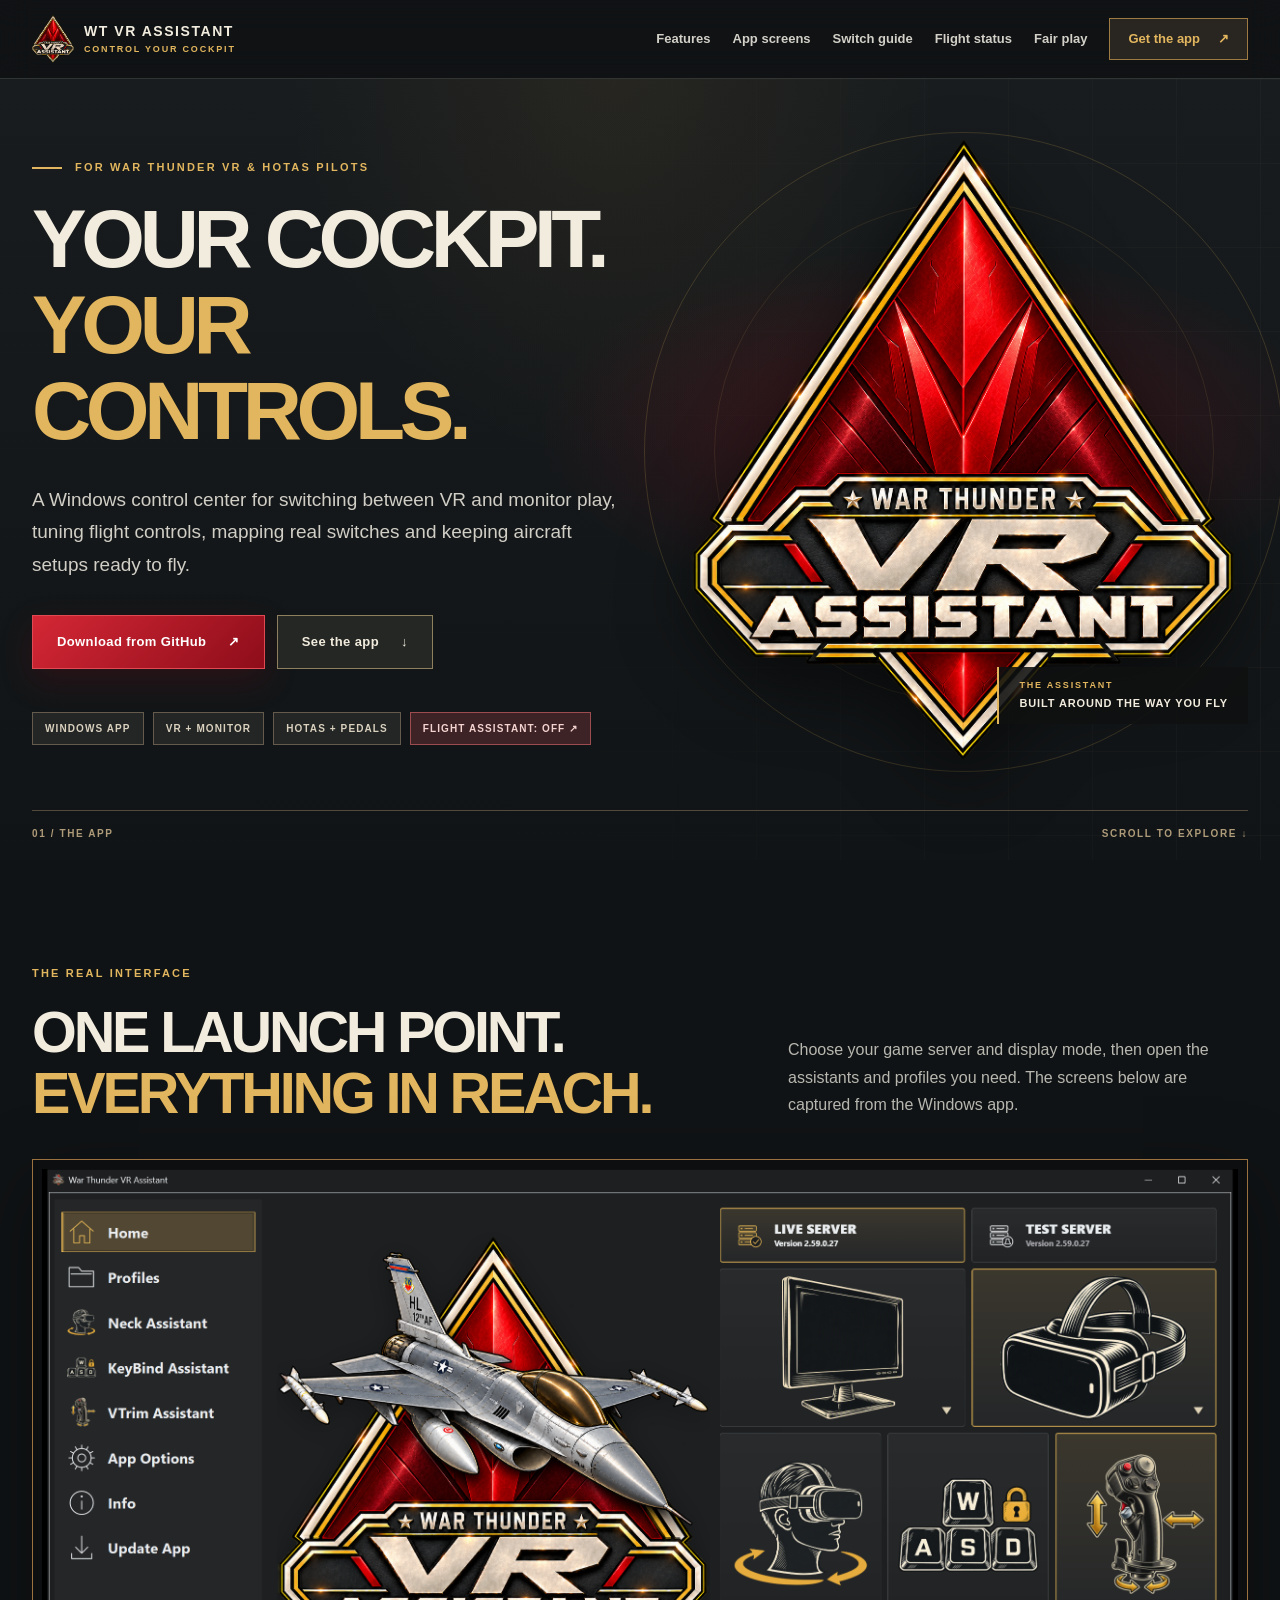
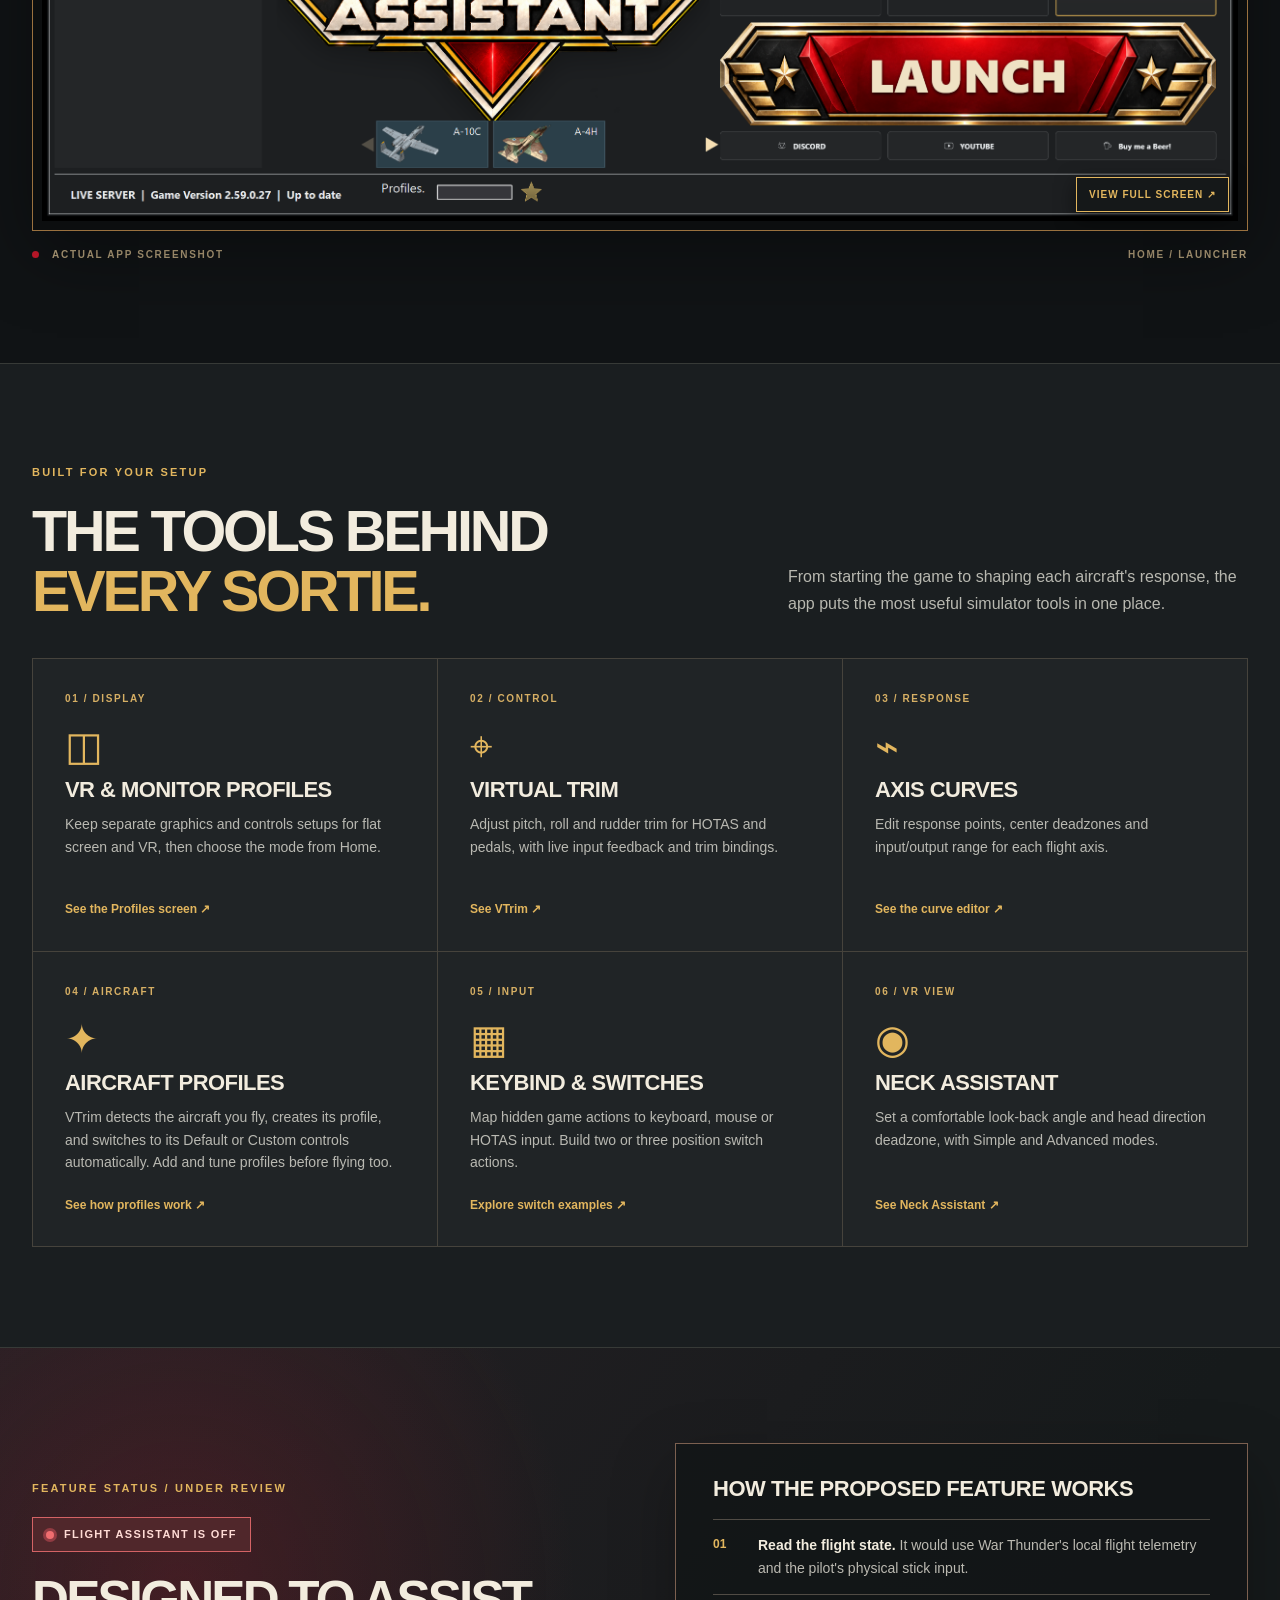
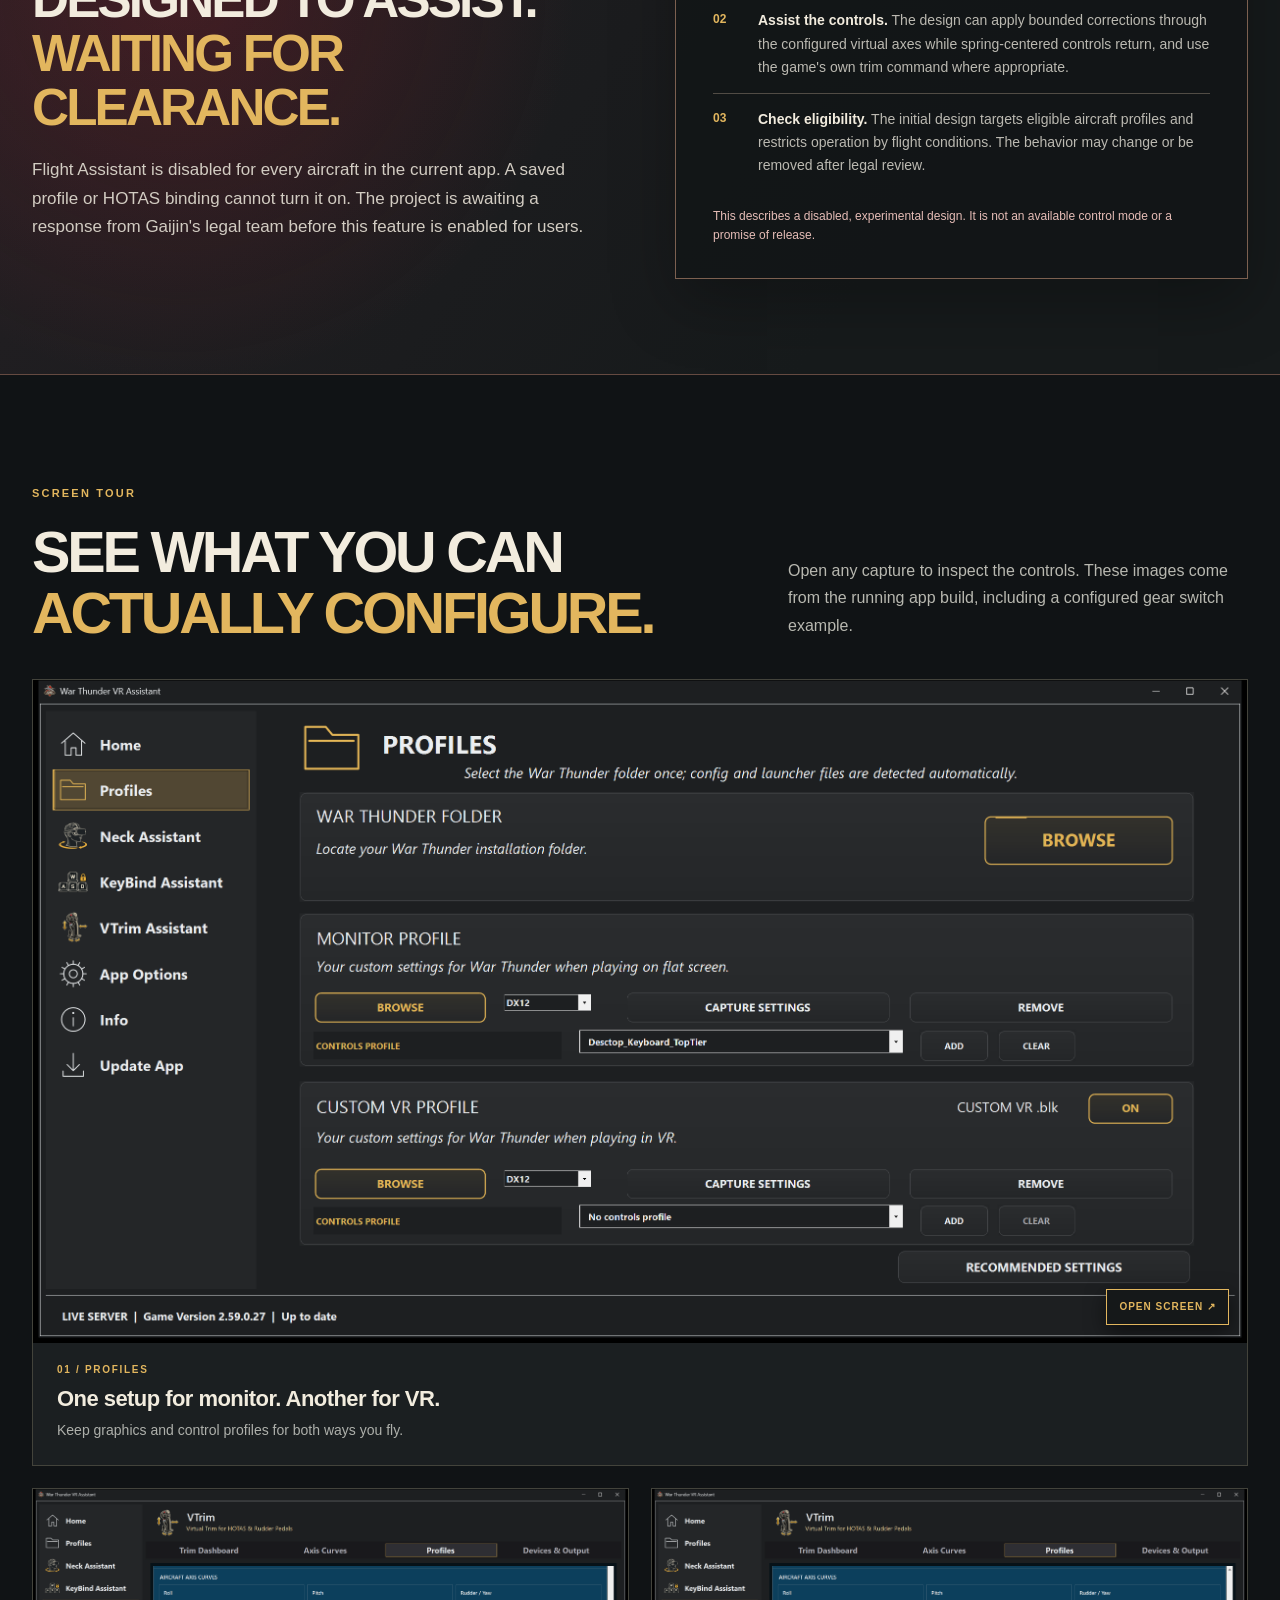
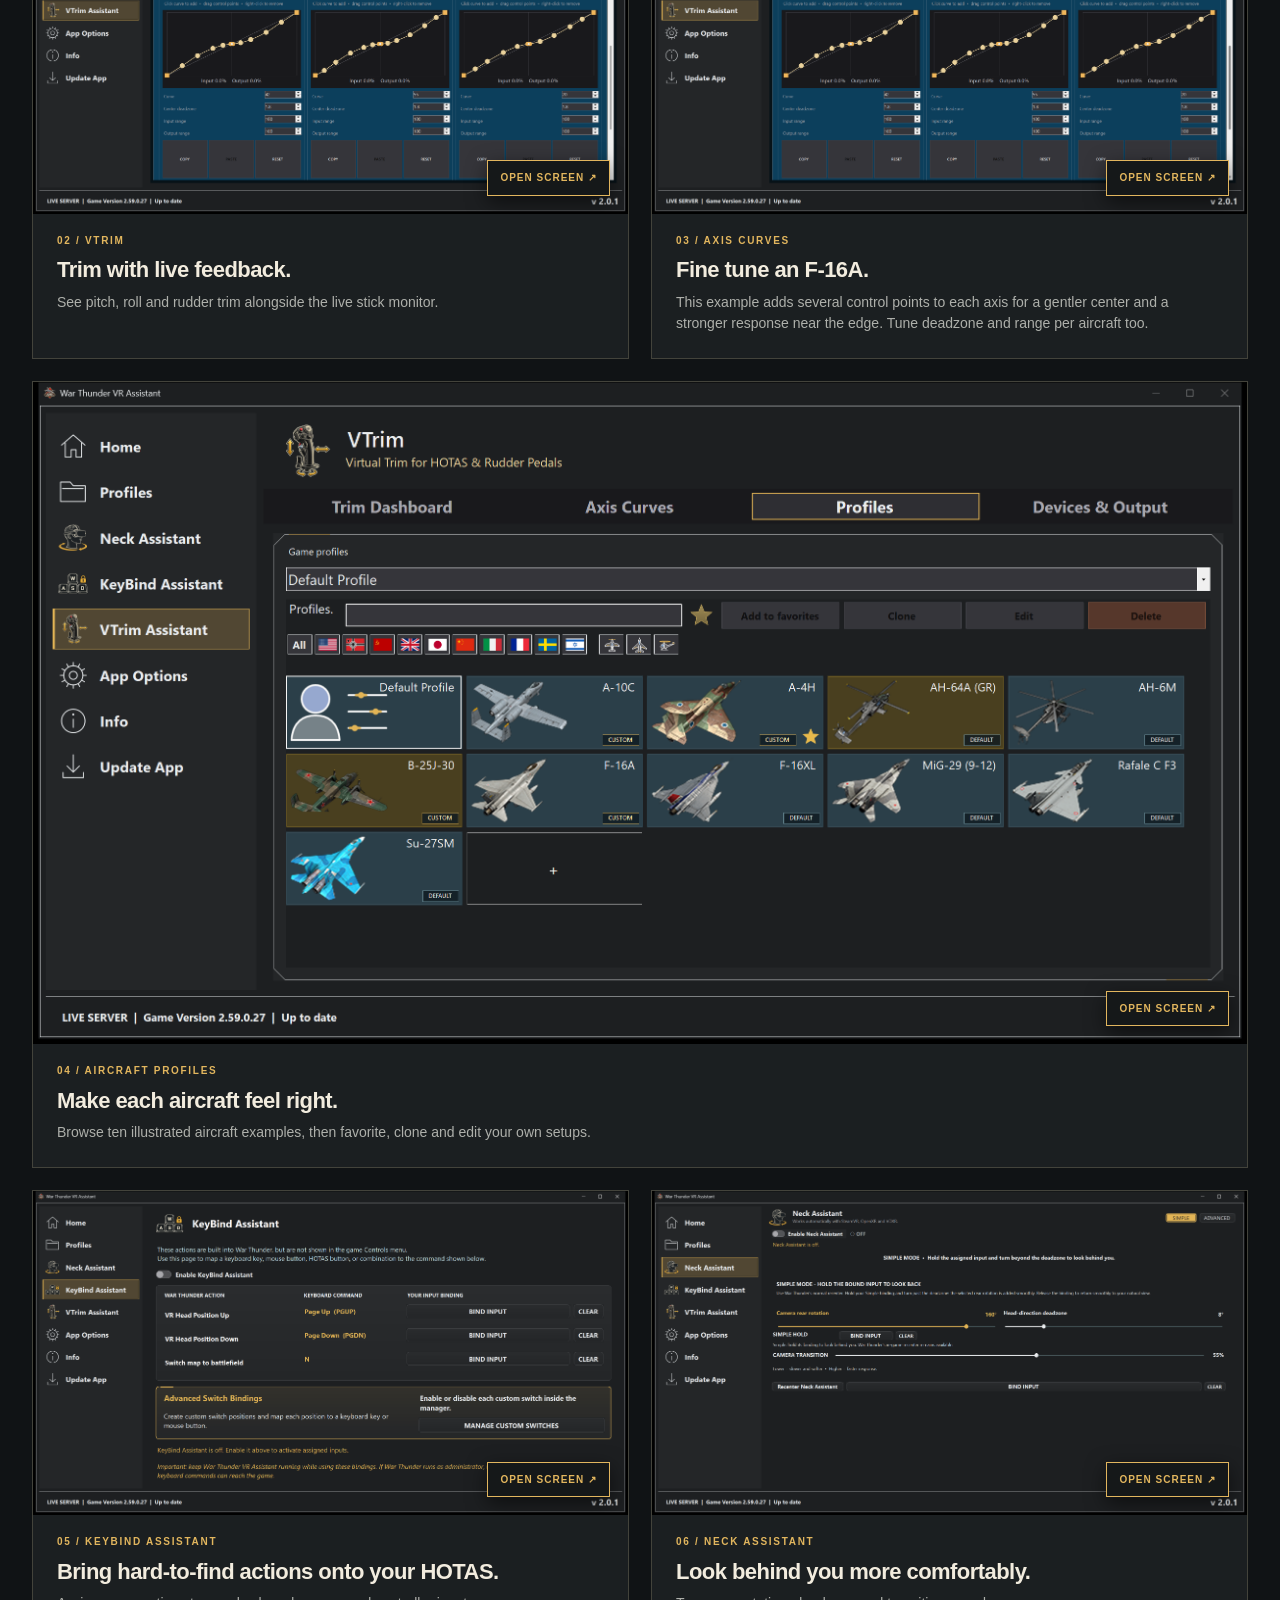
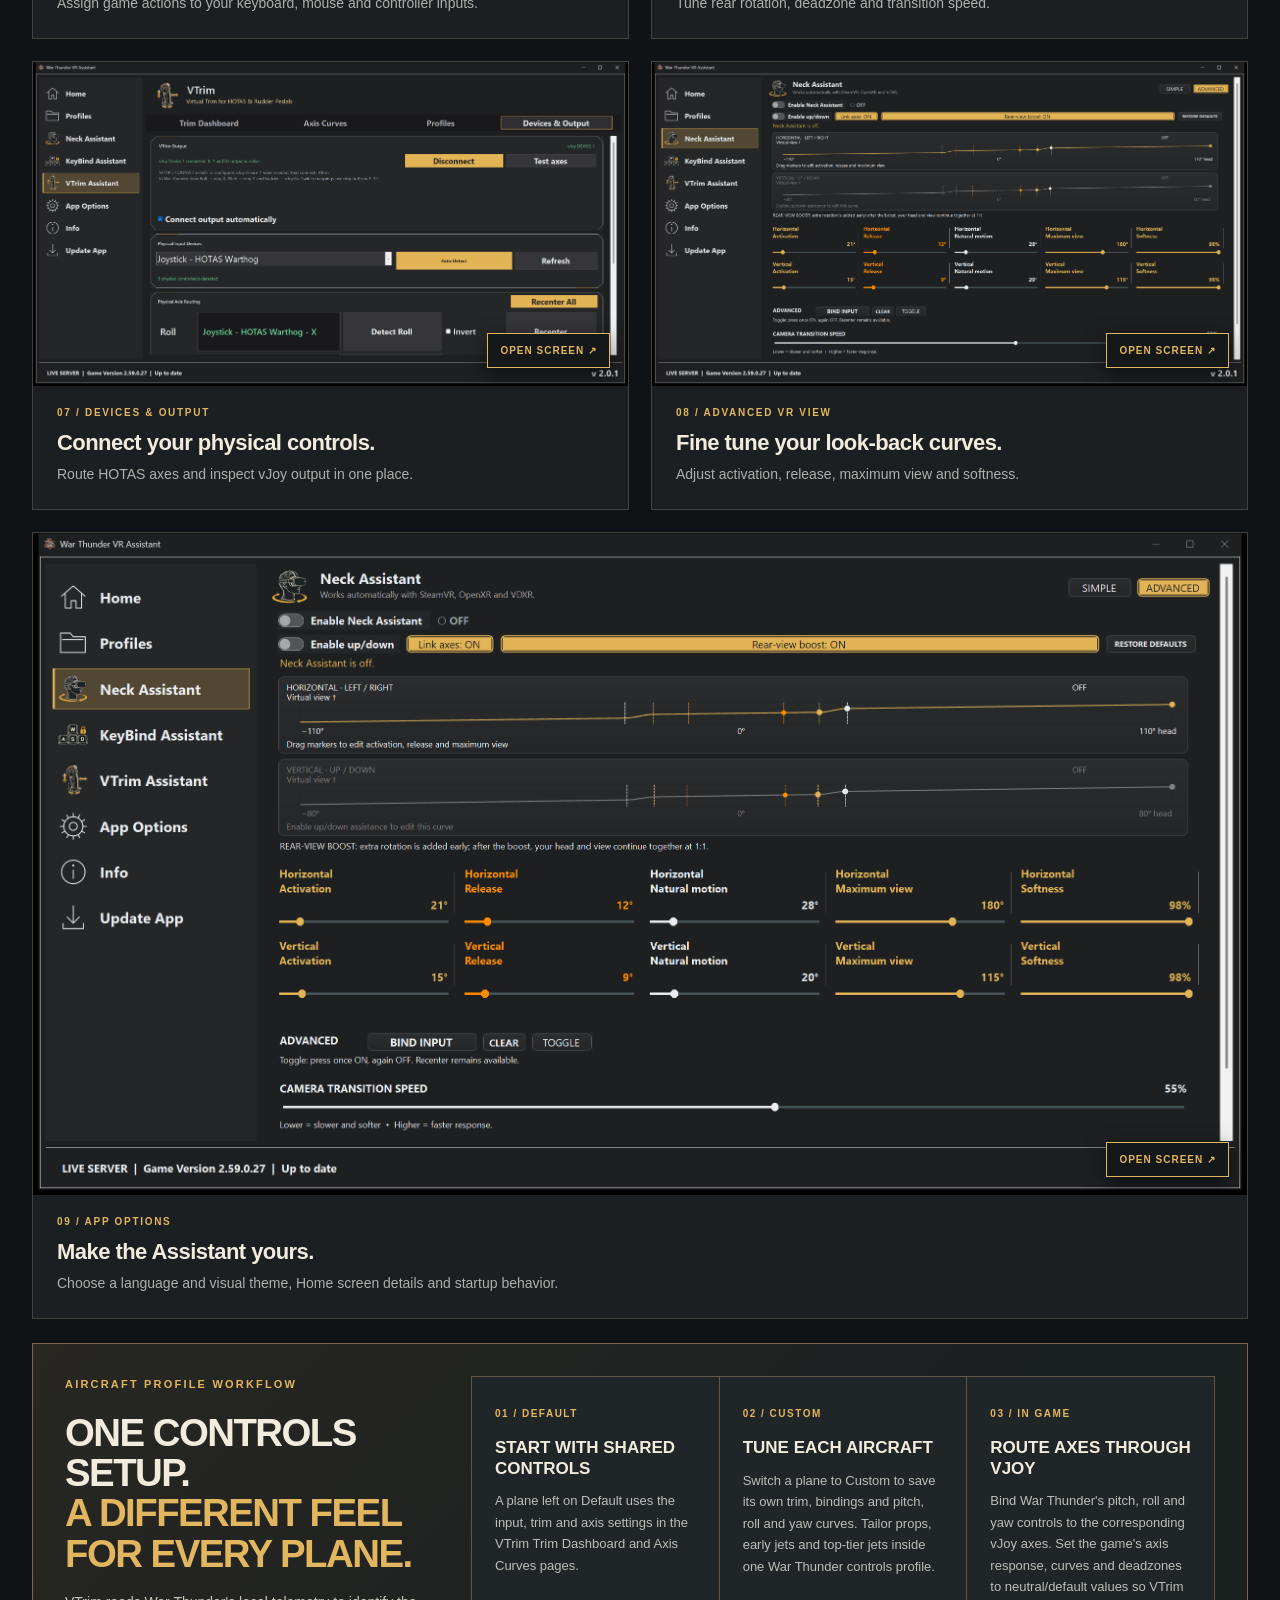
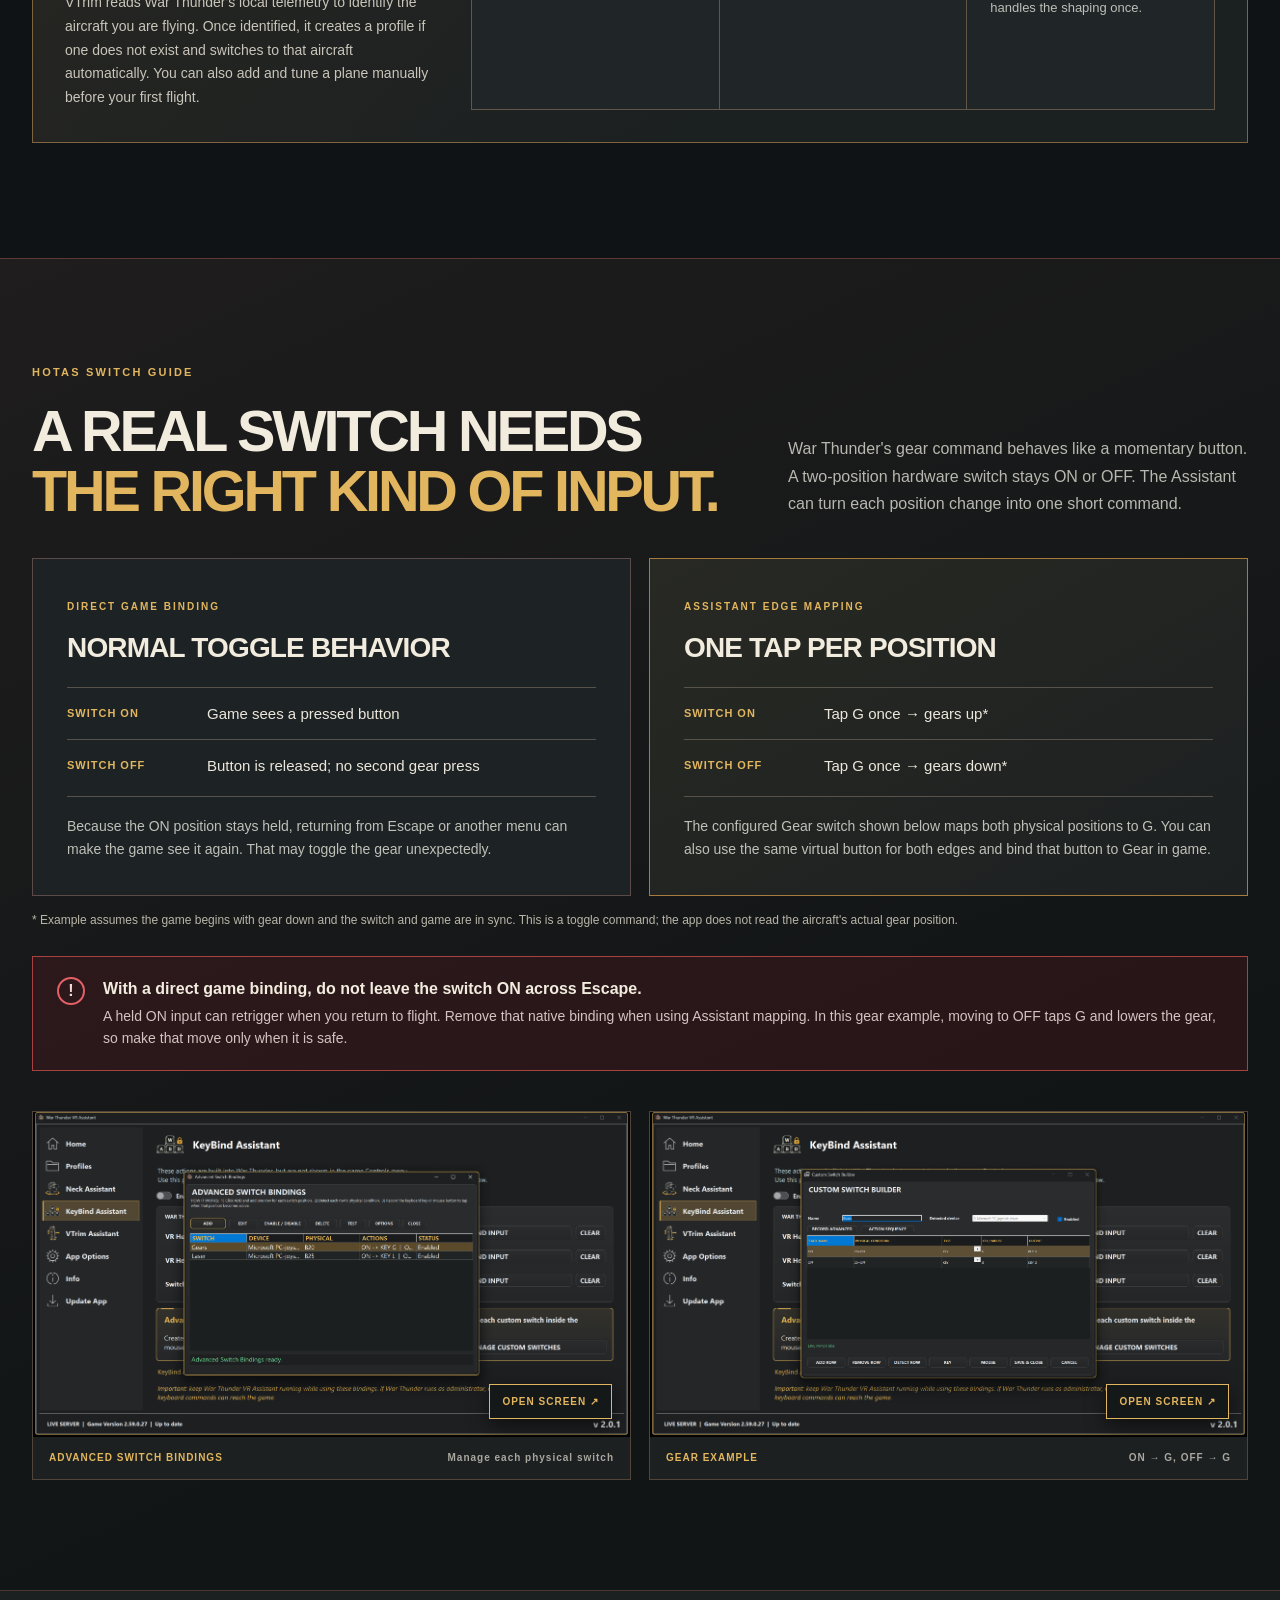
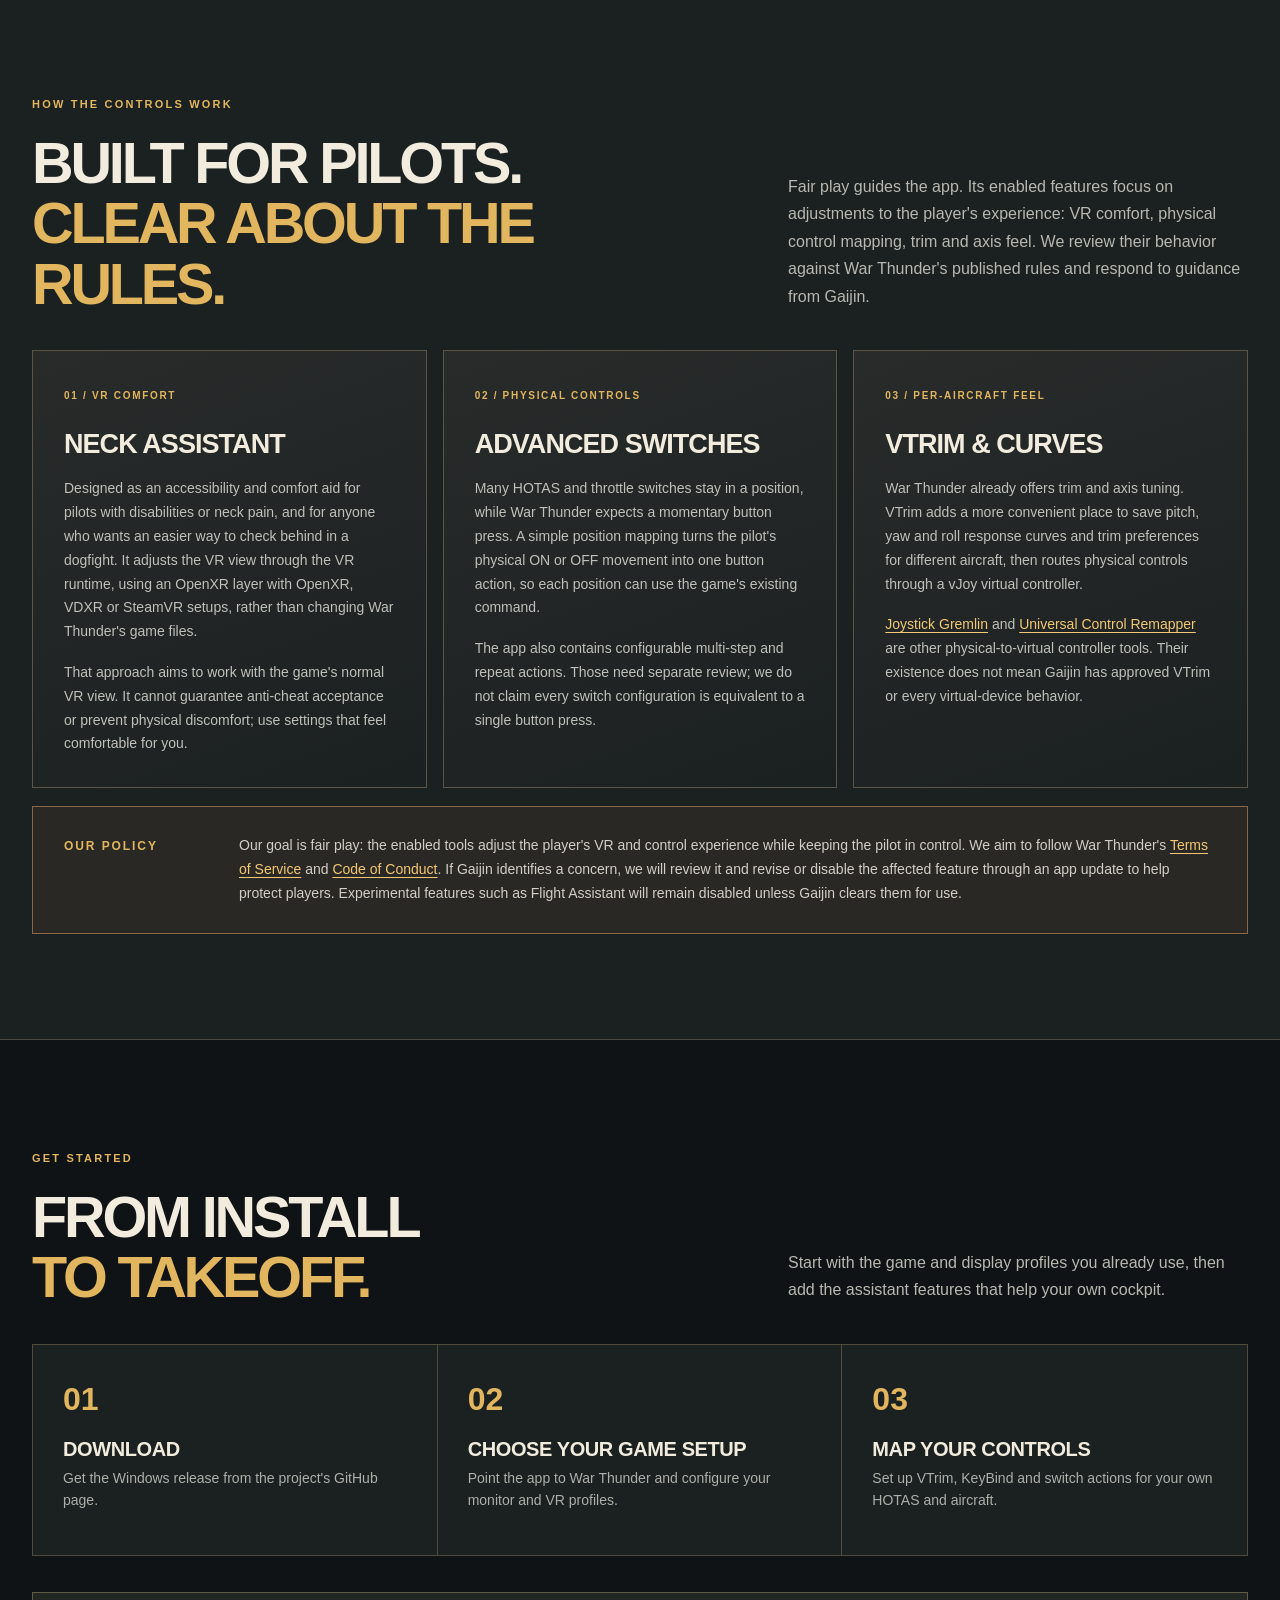
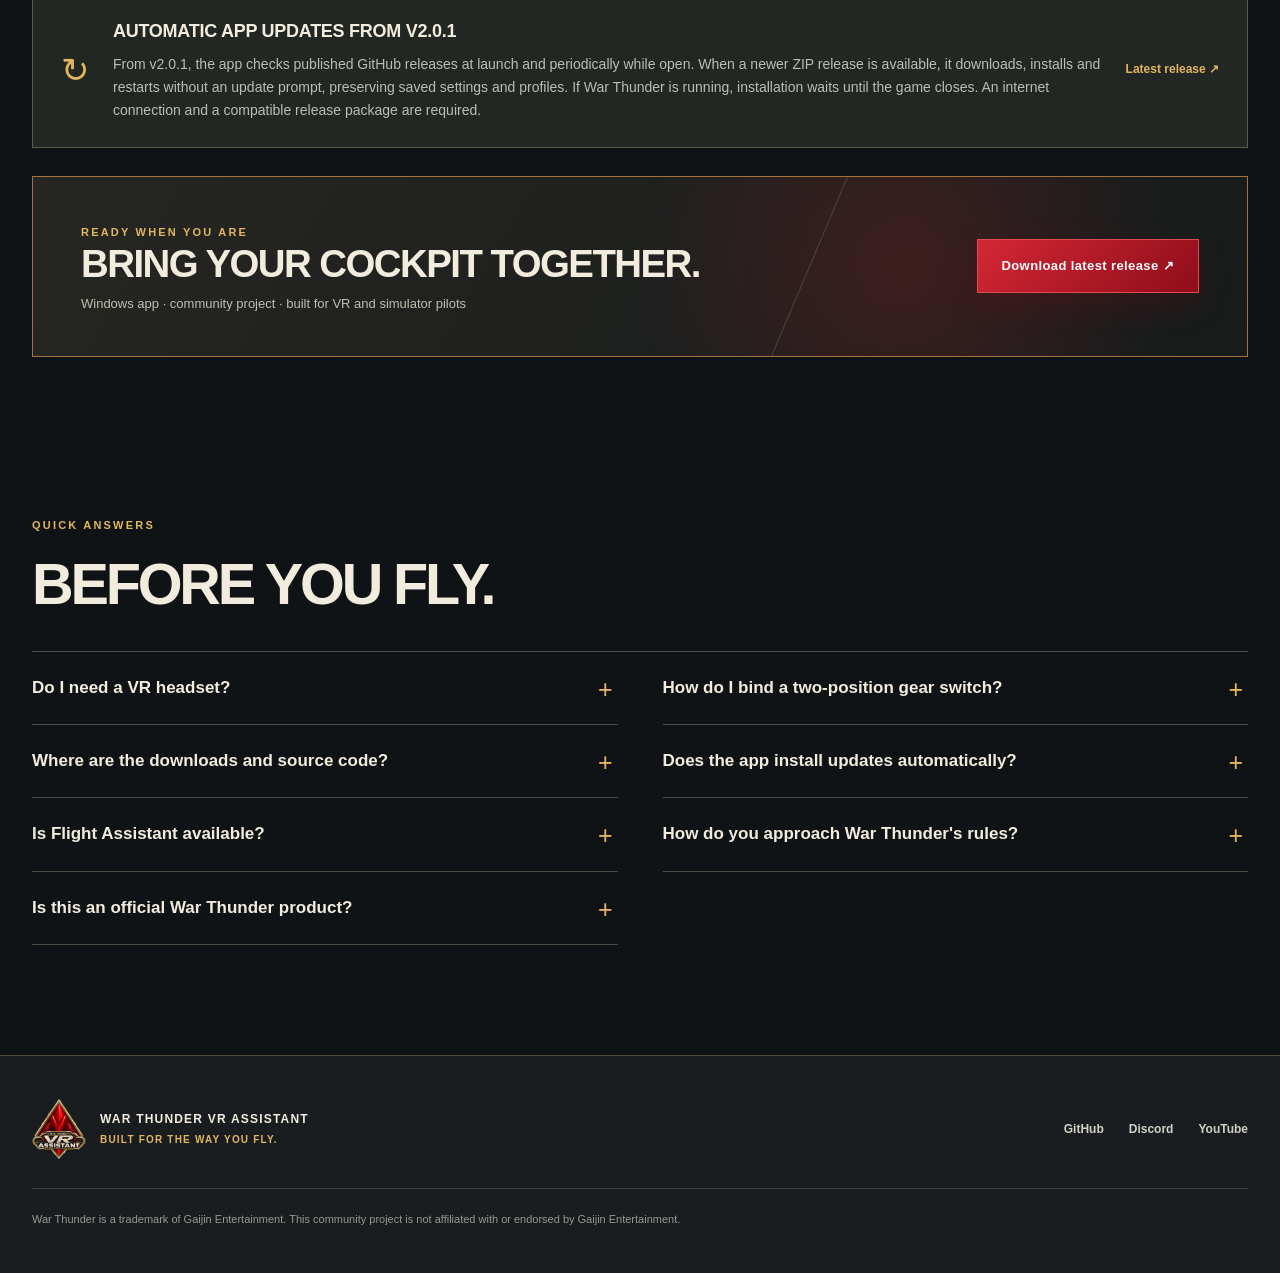
==== index.html @ 779ca1c9 "Publish War Thunder VR Assistant website" ====
<!doctype html>
<html lang="en">
<head>
  <meta charset="utf-8">
  <meta name="viewport" content="width=device-width, initial-scale=1">
  <meta name="theme-color" content="#101315">
  <meta name="description" content="War Thunder VR Assistant brings VR and monitor profiles, VTrim, aircraft controls, KeyBind, switch mapping and Neck Assistant into one Windows app.">
  <meta property="og:title" content="War Thunder VR Assistant">
  <meta property="og:description" content="A control center for War Thunder VR, HOTAS and simulator setups.">
  <meta property="og:type" content="website">
  <meta property="og:image" content="assets/website-logo.png">
  <title>War Thunder VR Assistant — Take control of your cockpit</title>
  <link rel="icon" href="assets/website-logo.png" type="image/png">
  <link rel="stylesheet" href="styles.css">
  <script src="script.js" defer></script>
</head>
<body>
  <a class="skip-link" href="#main">Skip to content</a>
  <header class="site-header"><div class="header-inner">
    <a class="brand" href="#top" aria-label="War Thunder VR Assistant home"><img src="assets/website-logo.png" width="48" height="55" alt=""><span><strong>WT VR ASSISTANT</strong><small>CONTROL YOUR COCKPIT</small></span></a>
    <button class="nav-toggle" type="button" aria-label="Open menu" aria-expanded="false" aria-controls="site-nav"><span></span><span></span><span></span></button>
    <nav id="site-nav" class="nav" aria-label="Main navigation">
      <a href="#features">Features</a><a href="#screenshots">App screens</a><a href="#switches">Switch guide</a><a href="#flight-assistant">Flight status</a><a href="#fair-play">Fair play</a>
      <a class="nav-cta" href="https://github.com/theartofvalio-cmyk/WTVRSettingsAssistant/releases/latest" target="_blank" rel="noopener noreferrer">Get the app <span aria-hidden="true">↗</span></a>
    </nav>
  </div></header>
  <main id="main">
    <section class="hero" id="top"><div class="hero-grid wrap">
      <div class="hero-copy">
        <p class="eyebrow"><span class="eyebrow-line"></span> FOR WAR THUNDER VR &amp; HOTAS PILOTS</p>
        <h1>Your cockpit.<br><span>Your controls.</span></h1>
        <p class="hero-lead">A Windows control center for switching between VR and monitor play, tuning flight controls, mapping real switches and keeping aircraft setups ready to fly.</p>
        <div class="hero-actions"><a class="button button-red" href="https://github.com/theartofvalio-cmyk/WTVRSettingsAssistant/releases/latest" target="_blank" rel="noopener noreferrer">Download from GitHub <span aria-hidden="true">↗</span></a><a class="button button-outline" href="#screenshots">See the app <span aria-hidden="true">↓</span></a></div>
        <div class="hero-facts"><span>WINDOWS APP</span><span>VR + MONITOR</span><span>HOTAS + PEDALS</span><a href="#flight-assistant">FLIGHT ASSISTANT: OFF ↗</a></div>
      </div>
      <div class="hero-art"><span class="hero-orbit orbit-one" aria-hidden="true"></span><span class="hero-orbit orbit-two" aria-hidden="true"></span><img src="assets/website-logo.png" alt="War Thunder VR Assistant emblem in crimson, ivory and gold" width="600" height="685"><div class="hero-art-label"><span>THE ASSISTANT</span><b>BUILT AROUND THE WAY YOU FLY</b></div></div>
    </div><div class="hero-rule wrap"><span>01 / THE APP</span><span>SCROLL TO EXPLORE ↓</span></div></section>

    <section class="app-preview wrap" aria-labelledby="preview-title">
      <div class="section-intro preview-intro"><div><p class="kicker">THE REAL INTERFACE</p><h2 id="preview-title">One launch point.<br><em>Everything in reach.</em></h2></div><p>Choose your game server and display mode, then open the assistants and profiles you need. The screens below are captured from the Windows app.</p></div>
      <button class="preview-frame image-button" type="button" data-full="assets/screenshots/home.png" data-title="Home dashboard" aria-label="View full size Home dashboard screenshot"><img src="assets/screenshots/home.png" alt="Actual Home screen showing Live and Test servers, monitor and VR choices, assistant tiles, and the Launch button" width="2475" height="1350"><span class="image-zoom" aria-hidden="true">VIEW FULL SCREEN ↗</span></button>
      <div class="preview-caption"><span><i></i> ACTUAL APP SCREENSHOT</span><span>HOME / LAUNCHER</span></div>
    </section>

    <section class="features-section" id="features" aria-labelledby="features-title"><div class="wrap">
      <div class="section-intro features-intro"><div><p class="kicker">BUILT FOR YOUR SETUP</p><h2 id="features-title">The tools behind<br><em>every sortie.</em></h2></div><p>From starting the game to shaping each aircraft's response, the app puts the most useful simulator tools in one place.</p></div>
      <div class="feature-grid">
        <article class="feature-card"><span class="feature-index">01 / DISPLAY</span><div class="feature-icon" aria-hidden="true">◫</div><h3>VR &amp; monitor profiles</h3><p>Keep separate graphics and controls setups for flat screen and VR, then choose the mode from Home.</p><a href="#screen-profiles">See the Profiles screen ↗</a></article>
        <article class="feature-card"><span class="feature-index">02 / CONTROL</span><div class="feature-icon" aria-hidden="true">⌖</div><h3>Virtual trim</h3><p>Adjust pitch, roll and rudder trim for HOTAS and pedals, with live input feedback and trim bindings.</p><a href="#screen-vtrim">See VTrim ↗</a></article>
        <article class="feature-card"><span class="feature-index">03 / RESPONSE</span><div class="feature-icon" aria-hidden="true">⌁</div><h3>Axis curves</h3><p>Edit response points, center deadzones and input/output range for each flight axis.</p><a href="#screen-curves">See the curve editor ↗</a></article>
        <article class="feature-card"><span class="feature-index">04 / AIRCRAFT</span><div class="feature-icon" aria-hidden="true">✦</div><h3>Aircraft profiles</h3><p>VTrim detects the aircraft you fly, creates its profile, and switches to its Default or Custom controls automatically. Add and tune profiles before flying too.</p><a href="#profile-guide">See how profiles work ↗</a></article>
        <article class="feature-card"><span class="feature-index">05 / INPUT</span><div class="feature-icon" aria-hidden="true">▦</div><h3>KeyBind &amp; switches</h3><p>Map hidden game actions to keyboard, mouse or HOTAS input. Build two or three position switch actions.</p><a href="#switches">Explore switch examples ↗</a></article>
        <article class="feature-card"><span class="feature-index">06 / VR VIEW</span><div class="feature-icon" aria-hidden="true">◉</div><h3>Neck Assistant</h3><p>Set a comfortable look-back angle and head direction deadzone, with Simple and Advanced modes.</p><a href="#screen-neck">See Neck Assistant ↗</a></article>
      </div>
    </div></section>

    <section class="flight-section" id="flight-assistant" aria-labelledby="flight-title"><div class="wrap flight-layout">
      <div class="flight-heading"><p class="kicker">FEATURE STATUS / UNDER REVIEW</p><span class="status-pill"><i aria-hidden="true"></i> FLIGHT ASSISTANT IS OFF</span><h2 id="flight-title">Designed to assist.<br><em>Waiting for clearance.</em></h2><p>Flight Assistant is disabled for every aircraft in the current app. A saved profile or HOTAS binding cannot turn it on. The project is awaiting a response from Gaijin's legal team before this feature is enabled for users.</p></div>
      <div class="flight-details"><h3>How the proposed feature works</h3><ol><li><b>Read the flight state.</b> It would use War Thunder's local flight telemetry and the pilot's physical stick input.</li><li><b>Assist the controls.</b> The design can apply bounded corrections through the configured virtual axes while spring-centered controls return, and use the game's own trim command where appropriate.</li><li><b>Check eligibility.</b> The initial design targets eligible aircraft profiles and restricts operation by flight conditions. The behavior may change or be removed after legal review.</li></ol><p class="flight-caption">This describes a disabled, experimental design. It is not an available control mode or a promise of release.</p></div>
    </div></section>

    <section class="screenshots-section wrap" id="screenshots" aria-labelledby="screenshots-title">
      <div class="section-intro"><div><p class="kicker">SCREEN TOUR</p><h2 id="screenshots-title">See what you can<br><em>actually configure.</em></h2></div><p>Open any capture to inspect the controls. These images come from the running app build, including a configured gear switch example.</p></div>
      <div class="screen-grid">
        <figure class="screen-card screen-card-wide" id="screen-profiles"><button class="image-button" type="button" data-full="assets/screenshots/profiles.png" data-title="Monitor and VR profiles" aria-label="View full size Profiles screenshot"><img src="assets/screenshots/profiles.png" loading="lazy" alt="Profiles screen with separate monitor and custom VR settings and controls profiles" width="2475" height="1350"><span class="image-zoom" aria-hidden="true">OPEN SCREEN ↗</span></button><figcaption><span>01 / PROFILES</span><strong>One setup for monitor. Another for VR.</strong><p>Keep graphics and control profiles for both ways you fly.</p></figcaption></figure>
        <figure class="screen-card" id="screen-vtrim"><button class="image-button" type="button" data-full="assets/screenshots/vtrim.png" data-title="VTrim dashboard" aria-label="View full size VTrim dashboard screenshot"><img src="assets/screenshots/vtrim.png" loading="lazy" alt="VTrim dashboard with pitch, roll and rudder trim, live stick monitor, and Store Trim control" width="2475" height="1350"><span class="image-zoom" aria-hidden="true">OPEN SCREEN ↗</span></button><figcaption><span>02 / VTRIM</span><strong>Trim with live feedback.</strong><p>See pitch, roll and rudder trim alongside the live stick monitor.</p></figcaption></figure>
        <figure class="screen-card" id="screen-curves"><button class="image-button" type="button" data-full="assets/screenshots/axis-curves.png" data-title="F-16A custom axis curves" aria-label="View full size F-16A custom curves screenshot"><img src="assets/screenshots/axis-curves.png" loading="lazy" alt="F-16A aircraft profile with multiple custom points on roll, pitch and rudder curves" width="2475" height="1350"><span class="image-zoom" aria-hidden="true">OPEN SCREEN ↗</span></button><figcaption><span>03 / AXIS CURVES</span><strong>Fine tune an F-16A.</strong><p>This example adds several control points to each axis for a gentler center and a stronger response near the edge. Tune deadzone and range per aircraft too.</p></figcaption></figure>
        <figure class="screen-card screen-card-wide" id="screen-aircraft"><button class="image-button" type="button" data-full="assets/screenshots/aircraft-profiles.png" data-title="Aircraft profile browser" aria-label="View full size Aircraft Profiles screenshot"><img src="assets/screenshots/aircraft-profiles.png" loading="lazy" alt="VTrim aircraft profile browser showing ten example aircraft, each with artwork, nation filters and custom or default controls" width="2475" height="1350"><span class="image-zoom" aria-hidden="true">OPEN SCREEN ↗</span></button><figcaption><span>04 / AIRCRAFT PROFILES</span><strong>Make each aircraft feel right.</strong><p>Browse ten illustrated aircraft examples, then favorite, clone and edit your own setups.</p></figcaption></figure>
        <figure class="screen-card" id="screen-keybind"><button class="image-button" type="button" data-full="assets/screenshots/keybind.png" data-title="KeyBind Assistant" aria-label="View full size KeyBind Assistant screenshot"><img src="assets/screenshots/keybind.png" loading="lazy" alt="KeyBind Assistant mapping War Thunder actions to keyboard commands and HOTAS input" width="2475" height="1350"><span class="image-zoom" aria-hidden="true">OPEN SCREEN ↗</span></button><figcaption><span>05 / KEYBIND ASSISTANT</span><strong>Bring hard-to-find actions onto your HOTAS.</strong><p>Assign game actions to your keyboard, mouse and controller inputs.</p></figcaption></figure>
        <figure class="screen-card" id="screen-neck"><button class="image-button" type="button" data-full="assets/screenshots/neck-assistant.png" data-title="Neck Assistant" aria-label="View full size Neck Assistant screenshot"><img src="assets/screenshots/neck-assistant.png" loading="lazy" alt="Neck Assistant Simple mode with camera rear rotation, head-direction deadzone and transition controls" width="2475" height="1350"><span class="image-zoom" aria-hidden="true">OPEN SCREEN ↗</span></button><figcaption><span>06 / NECK ASSISTANT</span><strong>Look behind you more comfortably.</strong><p>Tune rear rotation, deadzone and transition speed.</p></figcaption></figure>
        <figure class="screen-card"><button class="image-button" type="button" data-full="assets/screenshots/devices-output.png" data-title="Devices and vJoy output" aria-label="View full size Devices and Output screenshot"><img src="assets/screenshots/devices-output.png" loading="lazy" alt="VTrim Devices and Output screen with vJoy connection, HOTAS detection and axis routing" width="2475" height="1350"><span class="image-zoom" aria-hidden="true">OPEN SCREEN ↗</span></button><figcaption><span>07 / DEVICES &amp; OUTPUT</span><strong>Connect your physical controls.</strong><p>Route HOTAS axes and inspect vJoy output in one place.</p></figcaption></figure>
        <figure class="screen-card"><button class="image-button" type="button" data-full="assets/screenshots/neck-advanced.png" data-title="Advanced Neck Assistant" aria-label="View full size Advanced Neck Assistant screenshot"><img src="assets/screenshots/neck-advanced.png" loading="lazy" alt="Neck Assistant Advanced mode with view curves and horizontal and vertical motion controls" width="2475" height="1350"><span class="image-zoom" aria-hidden="true">OPEN SCREEN ↗</span></button><figcaption><span>08 / ADVANCED VR VIEW</span><strong>Fine tune your look-back curves.</strong><p>Adjust activation, release, maximum view and softness.</p></figcaption></figure>
        <figure class="screen-card screen-card-wide"><button class="image-button" type="button" data-full="assets/screenshots/app-options.png" data-title="App options" aria-label="View full size App Options screenshot"><img src="assets/screenshots/app-options.png" loading="lazy" alt="App Options dialog with language, visual theme, Home display and system tray settings" width="2475" height="1350"><span class="image-zoom" aria-hidden="true">OPEN SCREEN ↗</span></button><figcaption><span>09 / APP OPTIONS</span><strong>Make the Assistant yours.</strong><p>Choose a language and visual theme, Home screen details and startup behavior.</p></figcaption></figure>
      </div>
      <div class="profile-guide" id="profile-guide" aria-labelledby="profile-guide-title">
        <div class="profile-guide-heading"><p class="kicker">AIRCRAFT PROFILE WORKFLOW</p><h3 id="profile-guide-title">One controls setup.<br><em>A different feel for every plane.</em></h3><p>VTrim reads War Thunder's local telemetry to identify the aircraft you are flying. Once identified, it creates a profile if one does not exist and switches to that aircraft automatically. You can also add and tune a plane manually before your first flight.</p></div>
        <div class="profile-guide-grid"><div><span>01 / DEFAULT</span><h4>Start with shared controls</h4><p>A plane left on Default uses the input, trim and axis settings in the VTrim Trim Dashboard and Axis Curves pages.</p></div><div><span>02 / CUSTOM</span><h4>Tune each aircraft</h4><p>Switch a plane to Custom to save its own trim, bindings and pitch, roll and yaw curves. Tailor props, early jets and top-tier jets inside one War Thunder controls profile.</p></div><div><span>03 / IN GAME</span><h4>Route axes through vJoy</h4><p>Bind War Thunder's pitch, roll and yaw controls to the corresponding vJoy axes. Set the game's axis response, curves and deadzones to neutral/default values so VTrim handles the shaping once.</p></div></div>
      </div>
    </section>

    <section class="switch-section" id="switches" aria-labelledby="switch-title"><div class="wrap">
      <div class="section-intro"><div><p class="kicker">HOTAS SWITCH GUIDE</p><h2 id="switch-title">A real switch needs<br><em>the right kind of input.</em></h2></div><p>War Thunder's gear command behaves like a momentary button. A two-position hardware switch stays ON or OFF. The Assistant can turn each position change into one short command.</p></div>
      <div class="switch-comparison">
        <div class="switch-panel native-panel"><span class="panel-label">DIRECT GAME BINDING</span><h3>Normal toggle behavior</h3><div class="state-row"><b>SWITCH ON</b><span>Game sees a pressed button</span></div><div class="state-row"><b>SWITCH OFF</b><span>Button is released; no second gear press</span></div><p>Because the ON position stays held, returning from Escape or another menu can make the game see it again. That may toggle the gear unexpectedly.</p></div>
        <div class="switch-panel assistant-panel"><span class="panel-label">ASSISTANT EDGE MAPPING</span><h3>One tap per position</h3><div class="state-row"><b>SWITCH ON</b><span>Tap G once → gears up*</span></div><div class="state-row"><b>SWITCH OFF</b><span>Tap G once → gears down*</span></div><p>The configured Gear switch shown below maps both physical positions to G. You can also use the same virtual button for both edges and bind that button to Gear in game.</p></div>
      </div>
      <p class="switch-note">* Example assumes the game begins with gear down and the switch and game are in sync. This is a toggle command; the app does not read the aircraft's actual gear position.</p>
      <div class="switch-safety"><span class="safety-mark" aria-hidden="true">!</span><div><strong>With a direct game binding, do not leave the switch ON across Escape.</strong><p>A held ON input can retrigger when you return to flight. Remove that native binding when using Assistant mapping. In this gear example, moving to OFF taps G and lowers the gear, so make that move only when it is safe.</p></div></div>
      <div class="switch-shots">
        <figure><button class="image-button" type="button" data-full="assets/screenshots/switches.png" data-title="Advanced Switch Bindings manager" aria-label="View full size switch manager screenshot"><img src="assets/screenshots/switches.png" loading="lazy" alt="Advanced Switch Bindings manager showing enabled Gears and Laser switch configurations" width="2475" height="1350"><span class="image-zoom" aria-hidden="true">OPEN SCREEN ↗</span></button><figcaption>ADVANCED SWITCH BINDINGS <small>Manage each physical switch</small></figcaption></figure>
        <figure><button class="image-button" type="button" data-full="assets/screenshots/gear-editor.png" data-title="Configured gear switch" aria-label="View full size gear switch editor screenshot"><img src="assets/screenshots/gear-editor.png" loading="lazy" alt="Custom Switch Builder showing Gears ON and OFF positions both mapped to the G keyboard command" width="2475" height="1350"><span class="image-zoom" aria-hidden="true">OPEN SCREEN ↗</span></button><figcaption>GEAR EXAMPLE <small>ON → G, OFF → G</small></figcaption></figure>
      </div>
    </div></section>
    <section class="fair-section" id="fair-play" aria-labelledby="fair-title"><div class="wrap">
      <div class="section-intro"><div><p class="kicker">HOW THE CONTROLS WORK</p><h2 id="fair-title">Built for pilots.<br><em>Clear about the rules.</em></h2></div><p>Fair play guides the app. Its enabled features focus on adjustments to the player's experience: VR comfort, physical control mapping, trim and axis feel. We review their behavior against War Thunder's published rules and respond to guidance from Gaijin.</p></div>
      <div class="fair-grid">
        <article class="fair-card"><span>01 / VR COMFORT</span><h3>Neck Assistant</h3><p>Designed as an accessibility and comfort aid for pilots with disabilities or neck pain, and for anyone who wants an easier way to check behind in a dogfight. It adjusts the VR view through the VR runtime, using an OpenXR layer with OpenXR, VDXR or SteamVR setups, rather than changing War Thunder's game files.</p><p>That approach aims to work with the game's normal VR view. It cannot guarantee anti-cheat acceptance or prevent physical discomfort; use settings that feel comfortable for you.</p></article>
        <article class="fair-card"><span>02 / PHYSICAL CONTROLS</span><h3>Advanced Switches</h3><p>Many HOTAS and throttle switches stay in a position, while War Thunder expects a momentary button press. A simple position mapping turns the pilot's physical ON or OFF movement into one button action, so each position can use the game's existing command.</p><p>The app also contains configurable multi-step and repeat actions. Those need separate review; we do not claim every switch configuration is equivalent to a single button press.</p></article>
        <article class="fair-card"><span>03 / PER-AIRCRAFT FEEL</span><h3>VTrim &amp; curves</h3><p>War Thunder already offers trim and axis tuning. VTrim adds a more convenient place to save pitch, yaw and roll response curves and trim preferences for different aircraft, then routes physical controls through a vJoy virtual controller.</p><p><a href="https://whitemagic.github.io/JoystickGremlin/introduction.html" target="_blank" rel="noopener noreferrer">Joystick Gremlin</a> and <a href="https://github.com/Snoothy/UCR" target="_blank" rel="noopener noreferrer">Universal Control Remapper</a> are other physical-to-virtual controller tools. Their existence does not mean Gaijin has approved VTrim or every virtual-device behavior.</p></article>
      </div>
      <div class="fair-rule"><strong>Our policy</strong><p>Our goal is fair play: the enabled tools adjust the player's VR and control experience while keeping the pilot in control. We aim to follow War Thunder's <a href="https://legal.gaijin.net/termsofservice/" target="_blank" rel="noopener noreferrer">Terms of Service</a> and <a href="https://legal.gaijin.net/codeofconduct" target="_blank" rel="noopener noreferrer">Code of Conduct</a>. If Gaijin identifies a concern, we will review it and revise or disable the affected feature through an app update to help protect players. Experimental features such as Flight Assistant will remain disabled unless Gaijin clears them for use.</p></div>
    </div></section>
    <section class="start-section wrap" aria-labelledby="start-title">
      <div class="section-intro"><div><p class="kicker">GET STARTED</p><h2 id="start-title">From install<br><em>to takeoff.</em></h2></div><p>Start with the game and display profiles you already use, then add the assistant features that help your own cockpit.</p></div>
      <div class="step-grid">
        <div class="step"><span>01</span><h3>Download</h3><p>Get the Windows release from the project's GitHub page.</p></div>
        <div class="step"><span>02</span><h3>Choose your game setup</h3><p>Point the app to War Thunder and configure your monitor and VR profiles.</p></div>
        <div class="step"><span>03</span><h3>Map your controls</h3><p>Set up VTrim, KeyBind and switch actions for your own HOTAS and aircraft.</p></div>
      </div>
      <div class="update-strip"><span class="update-symbol" aria-hidden="true">↻</span><div><strong>Automatic app updates from v2.0.1</strong><p>From v2.0.1, the app checks published GitHub releases at launch and periodically while open. When a newer ZIP release is available, it downloads, installs and restarts without an update prompt, preserving saved settings and profiles. If War Thunder is running, installation waits until the game closes. An internet connection and a compatible release package are required.</p></div><a href="https://github.com/theartofvalio-cmyk/WTVRSettingsAssistant/releases/latest" target="_blank" rel="noopener noreferrer">Latest release ↗</a></div>
      <div class="download-banner"><div><span class="kicker">READY WHEN YOU ARE</span><h2>Bring your cockpit together.</h2><p>Windows app · community project · built for VR and simulator pilots</p></div><a class="button button-red" href="https://github.com/theartofvalio-cmyk/WTVRSettingsAssistant/releases/latest" target="_blank" rel="noopener noreferrer">Download latest release ↗</a></div>
    </section>
    <section class="faq-section wrap" id="faq" aria-labelledby="faq-title">
      <div class="section-intro"><div><p class="kicker">QUICK ANSWERS</p><h2 id="faq-title">Before you fly.</h2></div></div>
      <div class="faq-grid">
        <details><summary>Do I need a VR headset?</summary><p>No. Monitor profiles, HOTAS tools, VTrim and switch mapping can be useful without VR. Neck Assistant is for VR play.</p></details>
        <details><summary>How do I bind a two-position gear switch?</summary><p>Map the ON and OFF positions to one brief Gear command, then remove the direct physical switch binding in War Thunder. Start with the aircraft gear and hardware switch synchronized.</p></details>
        <details><summary>Where are the downloads and source code?</summary><p>Both are on the <a href="https://github.com/theartofvalio-cmyk/WTVRSettingsAssistant" target="_blank" rel="noopener noreferrer">project's GitHub page</a>. Use its Releases section for the app.</p></details>
        <details><summary>Does the app install updates automatically?</summary><p>Starting with v2.0.1, yes. It checks at launch and every six hours while open, including patch releases. A newer compatible GitHub release is installed automatically and the app restarts. If War Thunder is running, the update waits until you leave the game. Update App also lets you check immediately.</p></details>
        <details><summary>Is Flight Assistant available?</summary><p>No. Flight Assistant is locked off for all aircraft while the project awaits legal clarification from Gaijin. Its proposed behavior is described in the <a href="#flight-assistant">feature status</a> section.</p></details>
        <details><summary>How do you approach War Thunder's rules?</summary><p>We design around pilot input and existing controls, review features against the <a href="https://legal.gaijin.net/termsofservice/" target="_blank" rel="noopener noreferrer">Terms of Service</a>, and respond to concerns raised by Gaijin. Experimental features remain off while they await approval.</p></details>
        <details><summary>Is this an official War Thunder product?</summary><p>No. War Thunder VR Assistant is a community project and is not affiliated with or endorsed by Gaijin Entertainment.</p></details>
      </div>
    </section>
  </main>
  <footer class="site-footer"><div class="wrap footer-inner">
    <div class="footer-brand"><img src="assets/website-logo.png" width="54" height="62" alt=""><div><strong>WAR THUNDER VR ASSISTANT</strong><span>BUILT FOR THE WAY YOU FLY.</span></div></div>
    <div class="footer-links"><a href="https://github.com/theartofvalio-cmyk/WTVRSettingsAssistant" target="_blank" rel="noopener noreferrer">GitHub</a><a href="https://discord.com/invite/eXWbS3WExB" target="_blank" rel="noopener noreferrer">Discord</a><a href="https://www.youtube.com/@SPYBGWTVR?sub_confirmation=1" target="_blank" rel="noopener noreferrer">YouTube</a></div>
    <p>War Thunder is a trademark of Gaijin Entertainment. This community project is not affiliated with or endorsed by Gaijin Entertainment.</p>
  </div></footer>
  <dialog class="lightbox" aria-label="App screenshot viewer"><form method="dialog"><button class="lightbox-close" aria-label="Close screenshot">×</button></form><img alt=""><p></p></dialog>
</body>
</html>
---- styles.css ----
:root{--bg:#101315;--bg2:#171b1e;--panel:#1d2225;--panel2:#252a2d;--line:#41413b;--ivory:#f2ecde;--muted:#b8b8b0;--gold:#e2b65e;--red:#c7192c;--max:1360px}
*{box-sizing:border-box}
html{scroll-behavior:smooth}
[id]{scroll-margin-top:90px}
body{margin:0;background:var(--bg);color:var(--ivory);font-family:Inter,"Segoe UI",Arial,sans-serif;line-height:1.55;overflow-x:hidden}
img{max-width:100%;height:auto}
a{color:inherit;text-decoration:none}
button{font:inherit}
button:focus-visible,a:focus-visible,summary:focus-visible{outline:3px solid var(--gold);outline-offset:3px}
.wrap{width:min(var(--max),calc(100% - 64px));margin-inline:auto}
.skip-link{position:absolute;top:-100px;left:16px;z-index:1000;background:var(--gold);color:#111;padding:10px 15px}.skip-link:focus{top:12px}
.site-header{position:sticky;top:0;z-index:50;background:rgba(16,19,21,.94);border-bottom:1px solid #303433;backdrop-filter:blur(16px)}
.header-inner{width:min(var(--max),calc(100% - 64px));height:78px;margin:auto;display:flex;align-items:center;justify-content:space-between;gap:32px}
.brand{display:flex;align-items:center;gap:10px;flex-shrink:0}.brand img{width:42px;height:48px;object-fit:contain}.brand span{display:grid;line-height:1.12}.brand strong{font-size:14px;letter-spacing:.11em;font-weight:900}.brand small{margin-top:5px;font-size:9px;letter-spacing:.2em;color:var(--gold);font-weight:800}
.nav{display:flex;align-items:center;gap:22px;font-size:13px;font-weight:800;color:#d3d0c8}.nav>a:not(.nav-cta):hover{color:var(--gold)}
.nav-cta{background:#292521;border:1px solid #9e7b43;color:var(--gold);padding:10px 18px;display:flex;gap:18px;align-items:center}.nav-cta:hover{background:#3a3021}
.nav-toggle{display:none;border:0;background:none;color:var(--ivory);padding:10px}.nav-toggle span{display:block;width:25px;height:2px;background:currentColor;margin:5px 0}
.hero{position:relative;background:radial-gradient(ellipse at 73% 45%,rgba(156,18,31,.34),transparent 30%),radial-gradient(ellipse at 48% 0%,rgba(212,154,65,.08),transparent 35%),linear-gradient(180deg,#181c1e 0%,#111416 100%);overflow:hidden}
.hero:before{content:"";position:absolute;inset:0;pointer-events:none;opacity:.23;background-image:linear-gradient(rgba(242,236,222,.12) 1px,transparent 1px),linear-gradient(90deg,rgba(242,236,222,.12) 1px,transparent 1px);background-size:84px 84px;mask-image:linear-gradient(90deg,transparent 37%,#000 100%)}
.hero-grid{min-height:690px;display:grid;grid-template-columns:1fr .96fr;align-items:center;gap:56px;position:relative;z-index:1;padding-top:45px;padding-bottom:30px}
.hero-copy{padding:35px 0 35px}.eyebrow,.kicker{color:var(--gold);font-size:11px;font-weight:900;letter-spacing:.2em;margin:0 0 20px}.eyebrow{display:flex;align-items:center;gap:13px}.eyebrow-line{width:30px;height:2px;background:var(--gold)}
h1,h2,h3,p{margin-top:0}h1,h2,h3{line-height:1.05}
h1{font-size:clamp(56px,6.4vw,100px);letter-spacing:-.065em;text-transform:uppercase;margin-bottom:30px;font-weight:900}h1 span{color:var(--gold)}
.hero-lead{font-size:19px;line-height:1.7;color:#d1cec6;max-width:600px}
.hero-actions{display:flex;flex-wrap:wrap;gap:12px;margin-top:34px}.button{min-height:54px;padding:0 24px;display:inline-flex;align-items:center;justify-content:center;gap:22px;font-size:13px;letter-spacing:.03em;font-weight:900;text-align:center;transition:transform .2s,background .2s}.button:hover{transform:translateY(-3px)}.button-red{background:linear-gradient(135deg,#d42735,#8e0d1a);border:1px solid #e14952;color:white;box-shadow:0 12px 32px rgba(128,8,20,.22)}.button-outline{border:1px solid #8e805f;background:#252724;color:var(--ivory)}.button-outline:hover{background:#33352e}
.hero-facts{display:flex;flex-wrap:wrap;gap:9px;margin-top:43px}.hero-facts span{font-size:10px;font-weight:800;letter-spacing:.11em;color:#d9d0be;padding:8px 12px;border:1px solid #645b4c;background:#242625}
.hero-facts a{font-size:10px;font-weight:900;letter-spacing:.11em;color:#f4d4d0;padding:8px 12px;border:1px solid #9c4b4e;background:#3d2226}.hero-facts a:hover{background:#5a292f}
.hero-art{position:relative;display:grid;place-items:center;min-height:590px}.hero-art>img{position:relative;z-index:2;width:min(96%,570px);filter:drop-shadow(0 24px 35px rgba(0,0,0,.55))}.hero-orbit{position:absolute;display:block;border:1px solid rgba(228,183,91,.18);border-radius:50%;width:640px;height:640px;left:50%;top:50%;transform:translate(-50%,-50%)}.orbit-two{width:500px;height:500px;border-color:rgba(228,183,91,.11)}
.hero-art-label{position:absolute;z-index:3;right:0;bottom:40px;border-left:2px solid var(--gold);background:rgba(15,17,17,.88);padding:12px 20px;display:grid;gap:2px}.hero-art-label span{font-size:9px;letter-spacing:.2em;color:var(--gold);font-weight:900}.hero-art-label b{font-size:11px;letter-spacing:.08em}
.hero-rule{display:flex;justify-content:space-between;border-top:1px solid #544a39;padding:15px 0 18px;color:#ae9b79;font-weight:800;font-size:10px;letter-spacing:.16em}
.section-intro{display:grid;grid-template-columns:1fr minmax(270px,460px);align-items:end;gap:52px;margin-bottom:36px}.section-intro h2{font-size:clamp(40px,4.5vw,68px);letter-spacing:-.055em;text-transform:uppercase;margin:0}.section-intro h2 em{font-style:normal;color:var(--gold)}.section-intro>p{color:var(--muted);line-height:1.72;font-size:16px;margin:0 0 4px}
.app-preview{padding-top:105px;padding-bottom:100px}.preview-frame{border:1px solid #9a713f;background:#0c0e0f;padding:9px;box-shadow:0 22px 70px rgba(0,0,0,.37);display:block;width:100%}.image-button{position:relative;cursor:zoom-in;overflow:hidden}.image-button img{display:block;width:100%;transition:transform .4s ease}.image-button:hover img{transform:scale(1.015)}.image-zoom{position:absolute;right:18px;bottom:18px;background:#151819;border:1px solid var(--gold);color:var(--gold);padding:9px 12px;font-size:10px;font-weight:900;letter-spacing:.1em;box-shadow:0 6px 20px #0008}
.preview-caption{display:flex;justify-content:space-between;gap:15px;color:#b6a27d;letter-spacing:.17em;font-size:10px;font-weight:900;padding-top:16px}.preview-caption i{display:inline-block;width:7px;height:7px;border-radius:50%;background:var(--red);margin-right:9px}
.features-section{background:#1a1e20;border-top:1px solid #373a37;border-bottom:1px solid #373a37;padding:100px 0}.feature-grid{display:grid;grid-template-columns:repeat(3,1fr);gap:1px;background:#46433c;border:1px solid #46433c}.feature-card{position:relative;background:#202426;padding:32px;min-height:292px;display:flex;flex-direction:column}.feature-card:hover{background:#252a2c}.feature-index{color:#d6af64;font-size:10px;letter-spacing:.16em;font-weight:900}.feature-icon{color:var(--gold);font-size:40px;line-height:1;margin:20px 0 12px}.feature-card h3{font-size:22px;text-transform:uppercase;letter-spacing:-.025em;margin-bottom:12px}.feature-card p{font-size:14px;color:#b9b9b2;line-height:1.6;margin-bottom:22px}.feature-card a{margin-top:auto;color:var(--gold);font-size:12px;font-weight:900}.feature-card a:hover{text-decoration:underline}
.flight-section{padding:95px 0;background:radial-gradient(circle at 14% 38%,rgba(178,26,42,.23),transparent 34%),linear-gradient(125deg,#252024,#161a1b 72%);border-bottom:1px solid #654a41}.flight-layout{display:grid;grid-template-columns:1fr 1fr;gap:70px;align-items:center}.flight-heading h2{font-size:clamp(38px,4vw,62px);letter-spacing:-.055em;text-transform:uppercase;margin:21px 0}.flight-heading h2 em{font-style:normal;color:var(--gold)}.flight-heading>p:last-child{font-size:17px;color:#d2ccc2;line-height:1.7;max-width:660px;margin:0}.status-pill{display:inline-flex;align-items:center;gap:10px;padding:8px 13px;background:#50272b;border:1px solid #d46365;color:#ffdbd5;font-size:11px;font-weight:900;letter-spacing:.12em}.status-pill i{width:8px;height:8px;background:#ef6d6f;border-radius:50%;box-shadow:0 0 0 3px #913b42}.flight-details{border:1px solid #7c6050;background:rgba(17,21,22,.79);padding:33px 37px;box-shadow:0 24px 60px #0004}.flight-details h3{font-size:22px;text-transform:uppercase;letter-spacing:-.02em;margin-bottom:19px}.flight-details ol{counter-reset:flight;list-style:none;margin:0;padding:0}.flight-details li{counter-increment:flight;position:relative;padding:14px 0 14px 45px;border-top:1px solid #514c45;color:#bbb9b1;font-size:14px;line-height:1.65}.flight-details li:before{content:"0" counter(flight);position:absolute;left:0;top:15px;color:var(--gold);font-weight:900;font-size:12px}.flight-details li b{color:var(--ivory)}.flight-caption{margin:16px 0 0;color:#e6bdb7;font-size:12px;line-height:1.6}
.screenshots-section{padding-top:110px;padding-bottom:115px}.screen-grid{display:grid;grid-template-columns:repeat(2,minmax(0,1fr));gap:22px}.screen-card{margin:0;background:#1b1f21;border:1px solid #43433b;min-width:0}.screen-card-wide{grid-column:span 2}.screen-card .image-button,.switch-shots .image-button{display:block;width:100%;border:0;padding:0;background:#0d1011}.screen-card .image-button img,.switch-shots .image-button img{width:100%;height:auto;aspect-ratio:auto;object-fit:contain}.screen-card figcaption{padding:19px 24px 23px}.screen-card figcaption span{display:block;color:var(--gold);font-size:10px;font-weight:900;letter-spacing:.17em;margin-bottom:9px}.screen-card figcaption strong{display:block;font-size:22px;letter-spacing:-.025em;line-height:1.2}.screen-card figcaption p{margin:8px 0 0;color:#aeb0ab;font-size:14px}.screen-card-wide .image-button img{max-height:none}
.profile-guide{display:grid;grid-template-columns:minmax(240px,.75fr) 1.5fr;gap:34px;margin-top:24px;padding:32px;border:1px solid #7f6441;background:linear-gradient(135deg,#282722,#1b2021 65%)}.profile-guide-heading h3{font-size:clamp(27px,3vw,39px);text-transform:uppercase;letter-spacing:-.04em;margin:0 0 17px}.profile-guide-heading h3 em{font-style:normal;color:var(--gold)}.profile-guide-heading>p:last-child{font-size:14px;line-height:1.7;color:#c9c5ba;margin:0}.profile-guide-grid{display:grid;grid-template-columns:repeat(3,minmax(0,1fr));gap:1px;background:#615647;border:1px solid #615647}.profile-guide-grid>div{background:#202527;padding:23px}.profile-guide-grid span{color:var(--gold);font-size:10px;letter-spacing:.15em;font-weight:900}.profile-guide-grid h4{font-size:17px;text-transform:uppercase;line-height:1.2;margin:14px 0 11px}.profile-guide-grid p{font-size:13px;line-height:1.65;color:#bdbeb7;margin:0}
.switch-section{padding:105px 0 110px;background:linear-gradient(155deg,#1f1d1d,#111516 70%);border-top:1px solid #5d3837;border-bottom:1px solid #4d3a32}.switch-comparison{display:grid;grid-template-columns:1fr 1fr;gap:18px}.switch-panel{padding:34px;border:1px solid #55504a;background:#1d2224}.assistant-panel{border-color:#a77b3d;background:linear-gradient(150deg,#282923,#1c2021)}.native-panel{border-color:#5b4a47}.panel-label{font-size:10px;letter-spacing:.2em;color:var(--gold);font-weight:900}.switch-panel h3{font-size:28px;text-transform:uppercase;letter-spacing:-.03em;margin:15px 0 25px}.state-row{display:grid;grid-template-columns:125px 1fr;gap:15px;align-items:center;border-top:1px solid #57534a;padding:14px 0}.state-row b{color:var(--gold);font-size:11px;letter-spacing:.09em}.state-row span{color:#ece7db;font-size:15px}.switch-panel>p{color:#bfc0b8;font-size:14px;line-height:1.65;border-top:1px solid #57534a;padding-top:18px;margin:4px 0 0}.switch-note{font-size:12px;color:#b9b5a9;line-height:1.65;margin:15px 0 25px}.switch-safety{display:flex;gap:18px;align-items:start;border:1px solid #a84141;background:rgba(147,27,35,.17);padding:20px 24px;margin-bottom:40px}.safety-mark{width:28px;height:28px;border:2px solid #e36066;border-radius:50%;display:grid;place-items:center;color:#f8d8d5;font-weight:900;flex-shrink:0}.switch-safety strong{font-size:16px}.switch-safety p{color:#d4c3c0;margin:5px 0 0;font-size:14px}.switch-shots{display:grid;grid-template-columns:1fr 1fr;gap:18px}.switch-shots figure{margin:0;background:#1c2021;border:1px solid #51453b}.switch-shots figcaption{display:flex;justify-content:space-between;gap:10px;padding:13px 16px;color:var(--gold);font-size:10px;font-weight:900;letter-spacing:.1em}.switch-shots figcaption small{color:#a9a7a0;font-size:10px}
.fair-section{padding:105px 0;background:#1b2021;border-bottom:1px solid #4e483e}.fair-grid{display:grid;grid-template-columns:repeat(3,minmax(0,1fr));gap:16px}.fair-card{border:1px solid #5d5445;background:linear-gradient(160deg,#282b2a,#1b2021);padding:31px;min-width:0}.fair-card>span{font-size:10px;color:var(--gold);font-weight:900;letter-spacing:.17em}.fair-card h3{font-size:27px;letter-spacing:-.035em;text-transform:uppercase;margin:23px 0 19px}.fair-card p{color:#bfc0b9;font-size:14px;line-height:1.7;margin-bottom:17px}.fair-card p:last-child{margin-bottom:0}.fair-card a,.fair-rule a{color:#f2c873;text-decoration:underline;text-underline-offset:3px}.fair-rule{display:grid;grid-template-columns:150px 1fr;gap:25px;margin-top:18px;padding:27px 31px;border:1px solid #876748;background:#2a2824}.fair-rule strong{color:var(--gold);font-size:12px;letter-spacing:.16em;text-transform:uppercase;padding-top:3px}.fair-rule p{margin:0;color:#d0cec5;font-size:14px;line-height:1.7}
.start-section{padding-top:110px;padding-bottom:105px}.step-grid{display:grid;grid-template-columns:repeat(3,1fr);border:1px solid #514a3d;margin-bottom:65px}.step{padding:30px;min-height:210px;border-right:1px solid #514a3d;background:#1b2021}.step:last-child{border-right:0}.step>span{font-size:32px;font-weight:900;color:var(--gold)}.step h3{font-size:20px;text-transform:uppercase;letter-spacing:-.02em;margin:15px 0 8px}.step p{font-size:14px;color:#adafa9;margin:0}.download-banner{display:flex;align-items:center;justify-content:space-between;gap:30px;position:relative;overflow:hidden;border:1px solid #a3733f;padding:42px 48px;background:radial-gradient(circle at 72% 50%,rgba(190,29,39,.21),transparent 30%),linear-gradient(120deg,#262622,#171b1b)}.download-banner:before{content:"";position:absolute;inset:0 0 0 auto;width:36%;border-left:1px solid #554536;transform:skewX(-23deg)}.download-banner>*{position:relative}.download-banner h2{font-size:clamp(28px,3vw,43px);text-transform:uppercase;letter-spacing:-.04em;margin:0 0 10px}.download-banner p{color:#c2bdb1;font-size:13px;margin:0}
.update-strip{display:grid;grid-template-columns:auto 1fr auto;align-items:center;gap:24px;padding:25px 28px;margin:-29px 0 28px;border:1px solid #615948;background:#222724}.update-symbol{font-size:34px;line-height:1;color:var(--gold)}.update-strip strong{font-size:18px;text-transform:uppercase;letter-spacing:-.015em}.update-strip p{color:#bebdb5;font-size:14px;line-height:1.65;margin:7px 0 0}.update-strip>a{font-size:12px;color:var(--gold);font-weight:900;white-space:nowrap}.update-strip>a:hover{text-decoration:underline}
.faq-section{padding-top:55px;padding-bottom:110px}.faq-grid{border-top:1px solid #514c42;display:grid;grid-template-columns:1fr 1fr;column-gap:45px}.faq-grid details{border-bottom:1px solid #514c42;padding:0 0}.faq-grid summary{cursor:pointer;list-style:none;padding:23px 35px 23px 0;position:relative;font-weight:800;font-size:17px}.faq-grid summary::-webkit-details-marker{display:none}.faq-grid summary:after{content:"+";position:absolute;right:5px;top:18px;color:var(--gold);font-size:25px;font-weight:300}.faq-grid details[open] summary:after{content:"−"}.faq-grid details p{color:#b7b8af;line-height:1.7;font-size:14px;padding:0 25px 24px 0;margin:0}.faq-grid details a{color:var(--gold);text-decoration:underline}
.site-footer{background:#191d1f;border-top:1px solid #544c3e}.footer-inner{padding-top:42px;padding-bottom:45px;display:grid;grid-template-columns:1fr auto;align-items:center;gap:28px}.footer-brand{display:flex;align-items:center;gap:14px}.footer-brand img{width:54px;height:62px;object-fit:contain}.footer-brand div{display:grid;gap:4px}.footer-brand strong{font-size:12px;letter-spacing:.1em}.footer-brand span{font-size:10px;color:var(--gold);letter-spacing:.12em;font-weight:900}.footer-links{display:flex;gap:25px;color:#d1cfc6;font-size:12px;font-weight:800}.footer-links a:hover{color:var(--gold)}.footer-inner>p{grid-column:1/-1;color:#979991;font-size:11px;border-top:1px solid #393c37;padding-top:22px;margin:0}
.lightbox{border:1px solid #9d7644;background:#101313;color:var(--ivory);padding:14px;max-width:min(96vw,1600px);max-height:94vh;box-shadow:0 25px 100px #000b}.lightbox::backdrop{background:rgba(2,4,5,.87)}.lightbox img{display:block;max-width:100%;max-height:calc(94vh - 90px);object-fit:contain}.lightbox p{font-size:13px;color:var(--gold);font-weight:800;letter-spacing:.08em;margin:12px 0 0}.lightbox form{position:absolute;right:20px;top:20px}.lightbox-close{width:40px;height:40px;border:1px solid var(--gold);background:#171a1a;color:var(--ivory);font-size:28px;line-height:1;cursor:pointer}
@media(max-width:1100px){.nav{gap:13px;font-size:12px}.hero-grid{gap:20px;min-height:610px}.hero-art{min-height:490px}.hero-art>img{width:min(100%,470px)}.feature-grid{grid-template-columns:repeat(2,1fr)}.flight-layout{gap:35px}.fair-card{padding:25px}}
@media(max-width:800px){.wrap,.header-inner{width:min(100% - 36px,var(--max))}.header-inner{height:68px}.brand img{width:37px;height:43px}.nav-toggle{display:block}.nav{position:absolute;top:68px;left:0;right:0;display:none;flex-direction:column;align-items:stretch;gap:0;padding:8px 18px 18px;background:#15191a;border-bottom:1px solid #574a36}.nav.open{display:flex}.nav a{padding:12px 8px;border-bottom:1px solid #363a36}.nav-cta{justify-content:space-between;margin-top:8px}.hero-grid{grid-template-columns:1fr;gap:5px;padding-top:55px}.hero-copy{padding:0}.hero-art{min-height:390px}.hero-art>img{width:min(72%,400px)}.hero-art-label{bottom:25px}.section-intro{grid-template-columns:1fr;gap:17px}.section-intro>p{max-width:600px}.app-preview,.features-section,.screenshots-section,.switch-section,.start-section,.flight-section,.fair-section{padding-top:75px;padding-bottom:75px}.flight-layout{grid-template-columns:1fr;gap:32px}.fair-grid{grid-template-columns:1fr}.fair-card{padding:30px}.screen-grid{gap:14px}.screen-card-wide{grid-column:span 2}.switch-comparison{grid-template-columns:1fr}.step-grid{grid-template-columns:1fr}.step{min-height:0;border-right:0;border-bottom:1px solid #514a3d}.step:last-child{border-bottom:0}.download-banner{padding:32px;flex-direction:column;align-items:flex-start}.faq-grid{grid-template-columns:1fr}.footer-inner{grid-template-columns:1fr}.footer-links{flex-wrap:wrap}}
@media(max-width:570px){h1{font-size:clamp(47px,12vw,70px)}.hero-lead{font-size:16px}.hero-actions{flex-direction:column}.hero-actions .button{width:100%}.hero-facts{gap:6px;margin-top:26px}.hero-facts span,.hero-facts a{font-size:9px;padding:7px}.hero-art{min-height:315px}.hero-art>img{width:min(75%,315px)}.hero-orbit{width:330px;height:330px}.orbit-two{width:250px;height:250px}.hero-art-label{right:0;bottom:5px;padding:8px 11px}.hero-art-label b{font-size:9px}.hero-rule{font-size:8px}.section-intro h2,.flight-heading h2{font-size:39px}.flight-heading>p:last-child{font-size:15px}.flight-details{padding:24px}.fair-card{padding:24px}.fair-rule{grid-template-columns:1fr;gap:7px;padding:23px}.feature-grid{grid-template-columns:1fr}.feature-card{min-height:250px;padding:27px}.screen-grid,.switch-shots{grid-template-columns:1fr}.screen-card-wide{grid-column:auto}.screen-card figcaption{padding:17px}.screen-card figcaption strong{font-size:19px}.switch-panel{padding:24px}.switch-panel h3{font-size:24px}.state-row{grid-template-columns:100px 1fr}.state-row span{font-size:13px}.switch-shots figcaption{display:grid}.preview-caption{font-size:8px}.image-zoom{font-size:8px;padding:7px 9px;right:8px;bottom:8px}.update-strip{grid-template-columns:auto 1fr;gap:13px;padding:21px;margin-top:-22px}.update-strip>a{grid-column:2}.download-banner .button{width:100%}.footer-links{gap:15px}}
@media(prefers-reduced-motion:reduce){html{scroll-behavior:auto}.button,.image-button img{transition:none}}
@media(max-width:1100px){.profile-guide{grid-template-columns:1fr}.profile-guide-grid{grid-template-columns:repeat(3,minmax(0,1fr))}}
@media(max-width:700px){.profile-guide{padding:23px}.profile-guide-grid{grid-template-columns:1fr}}
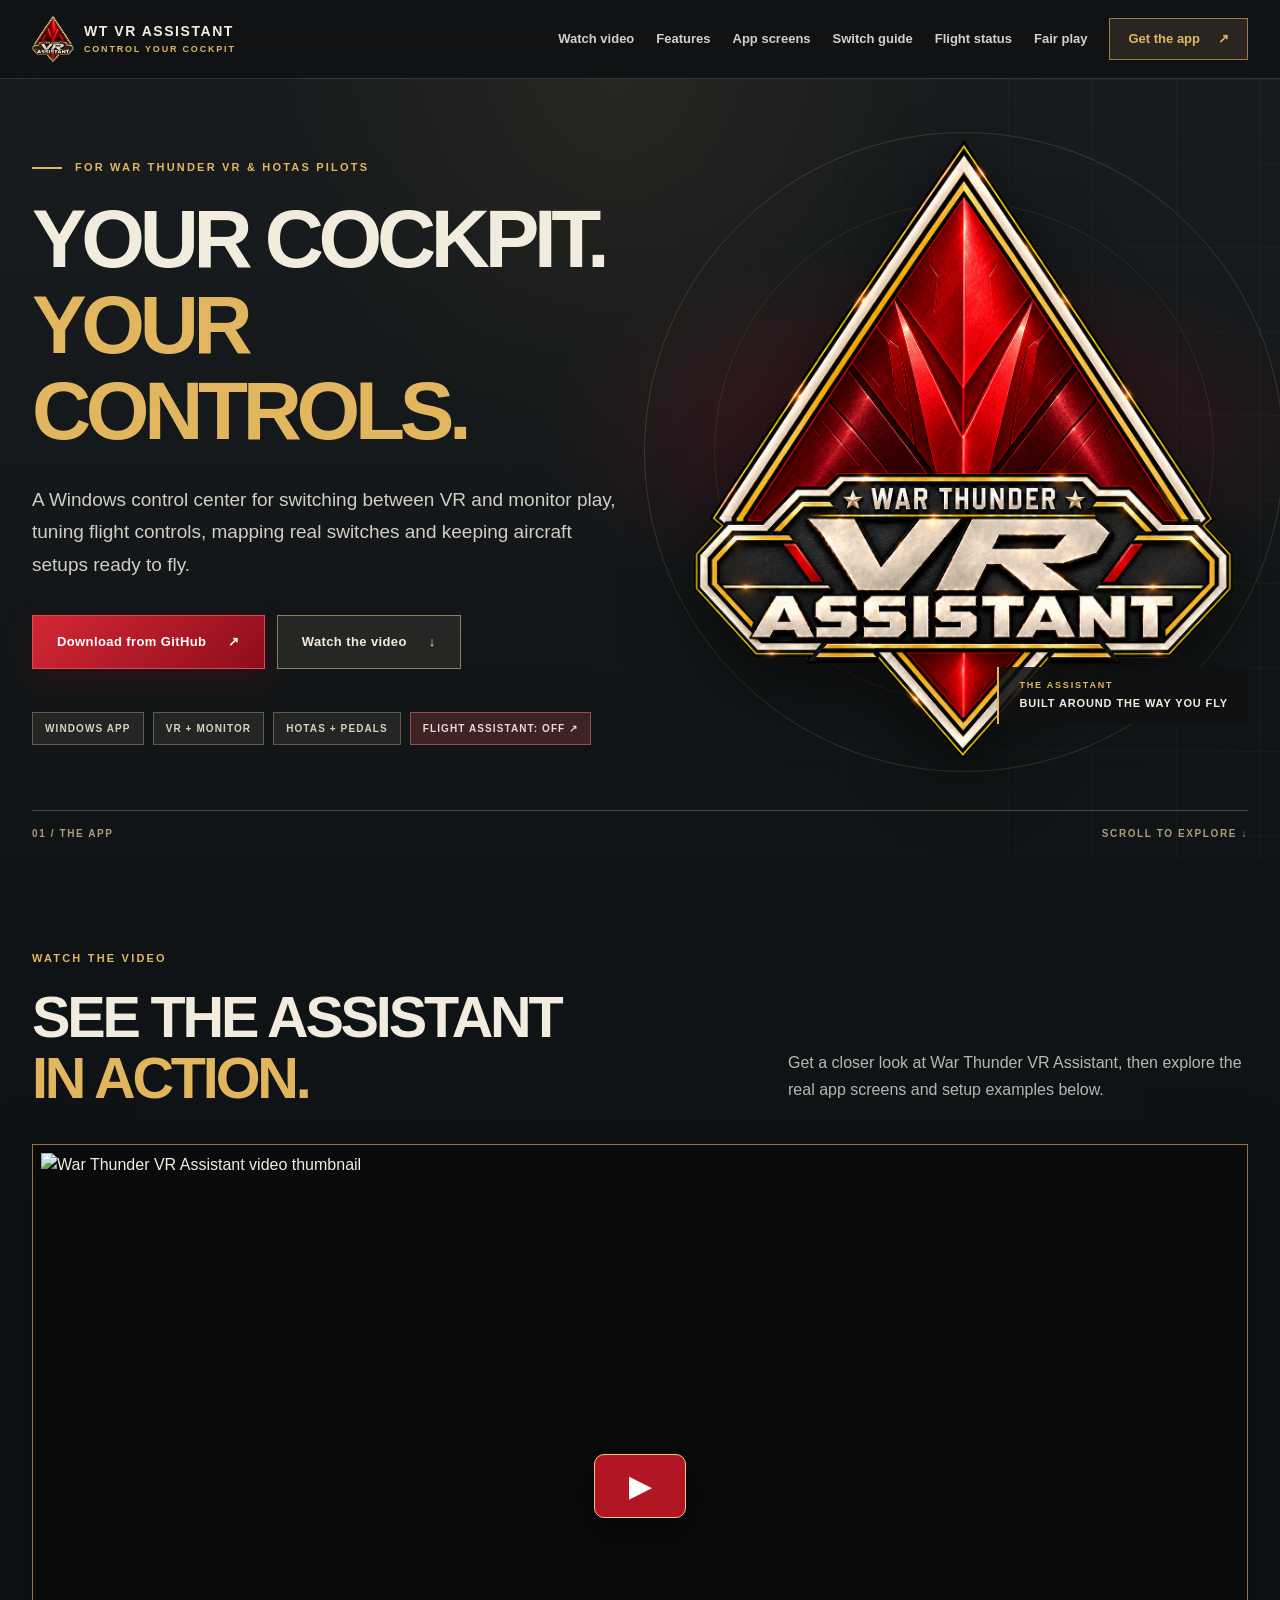
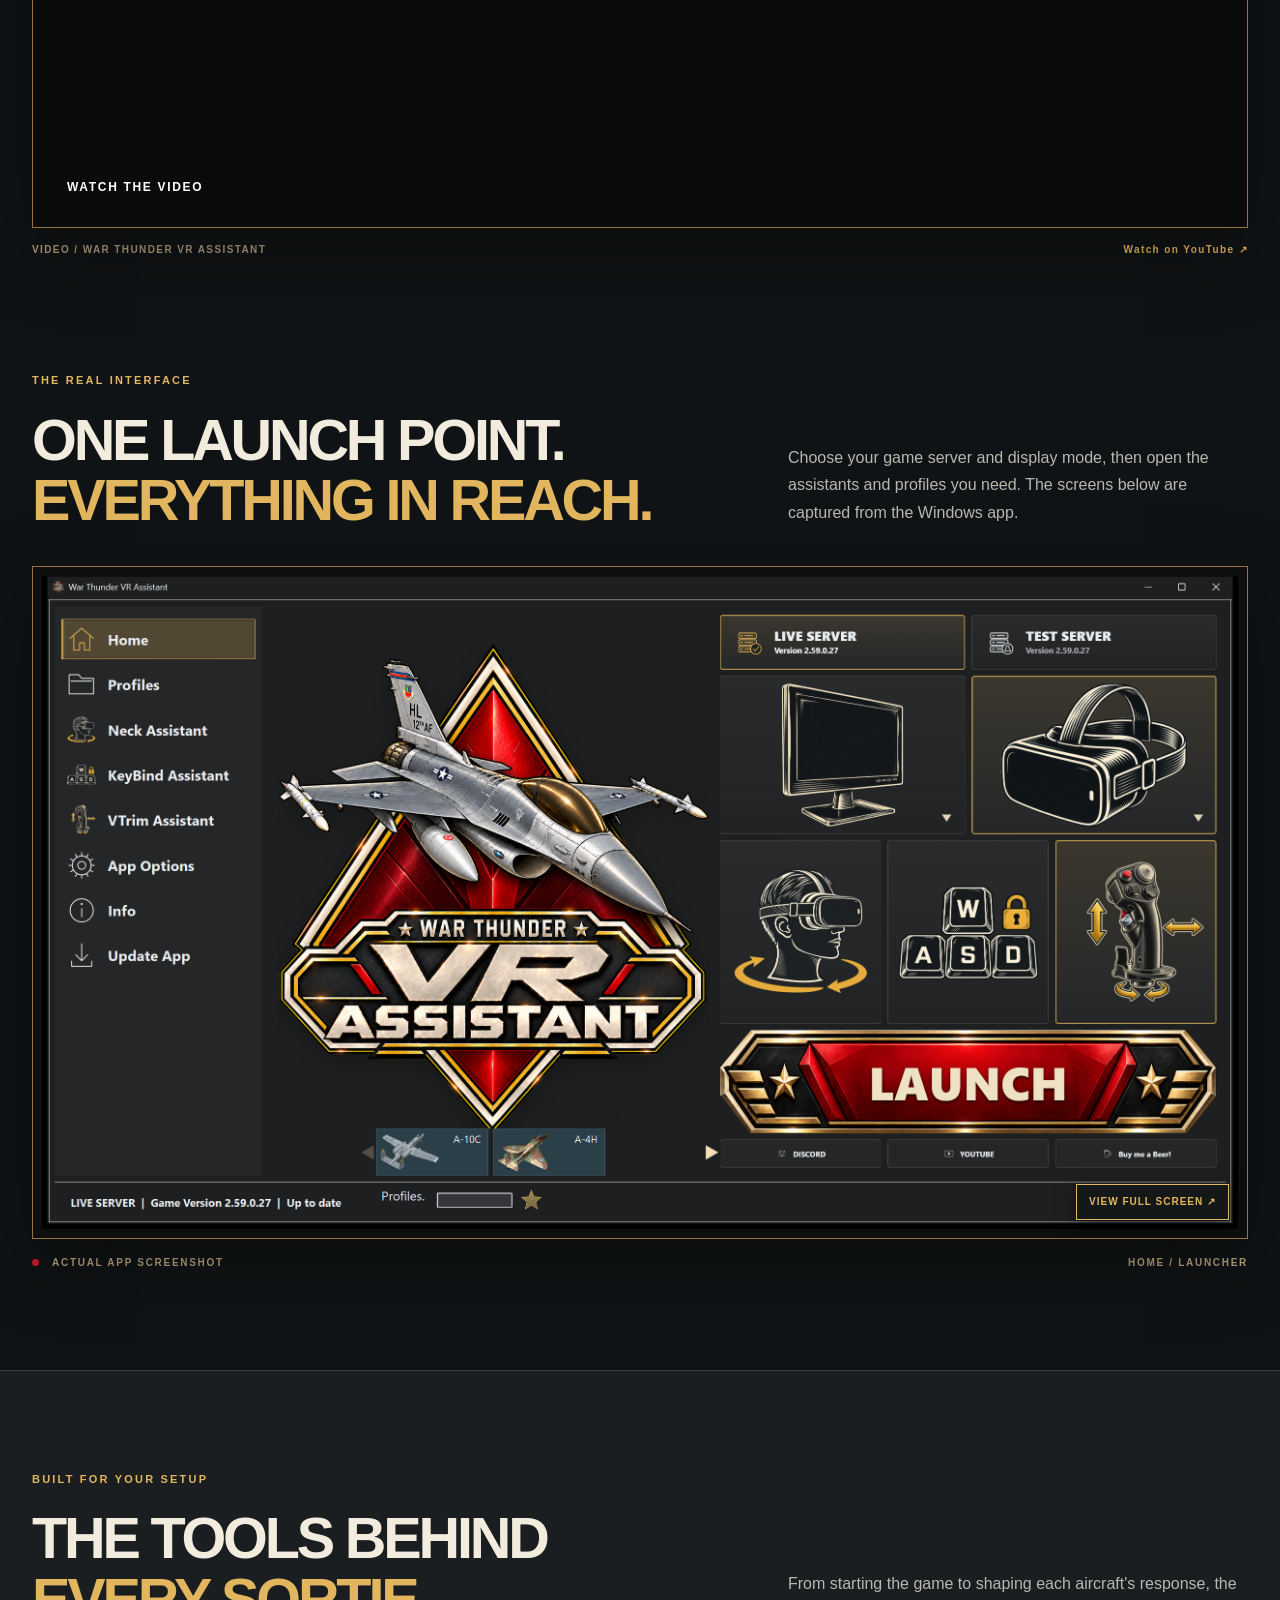
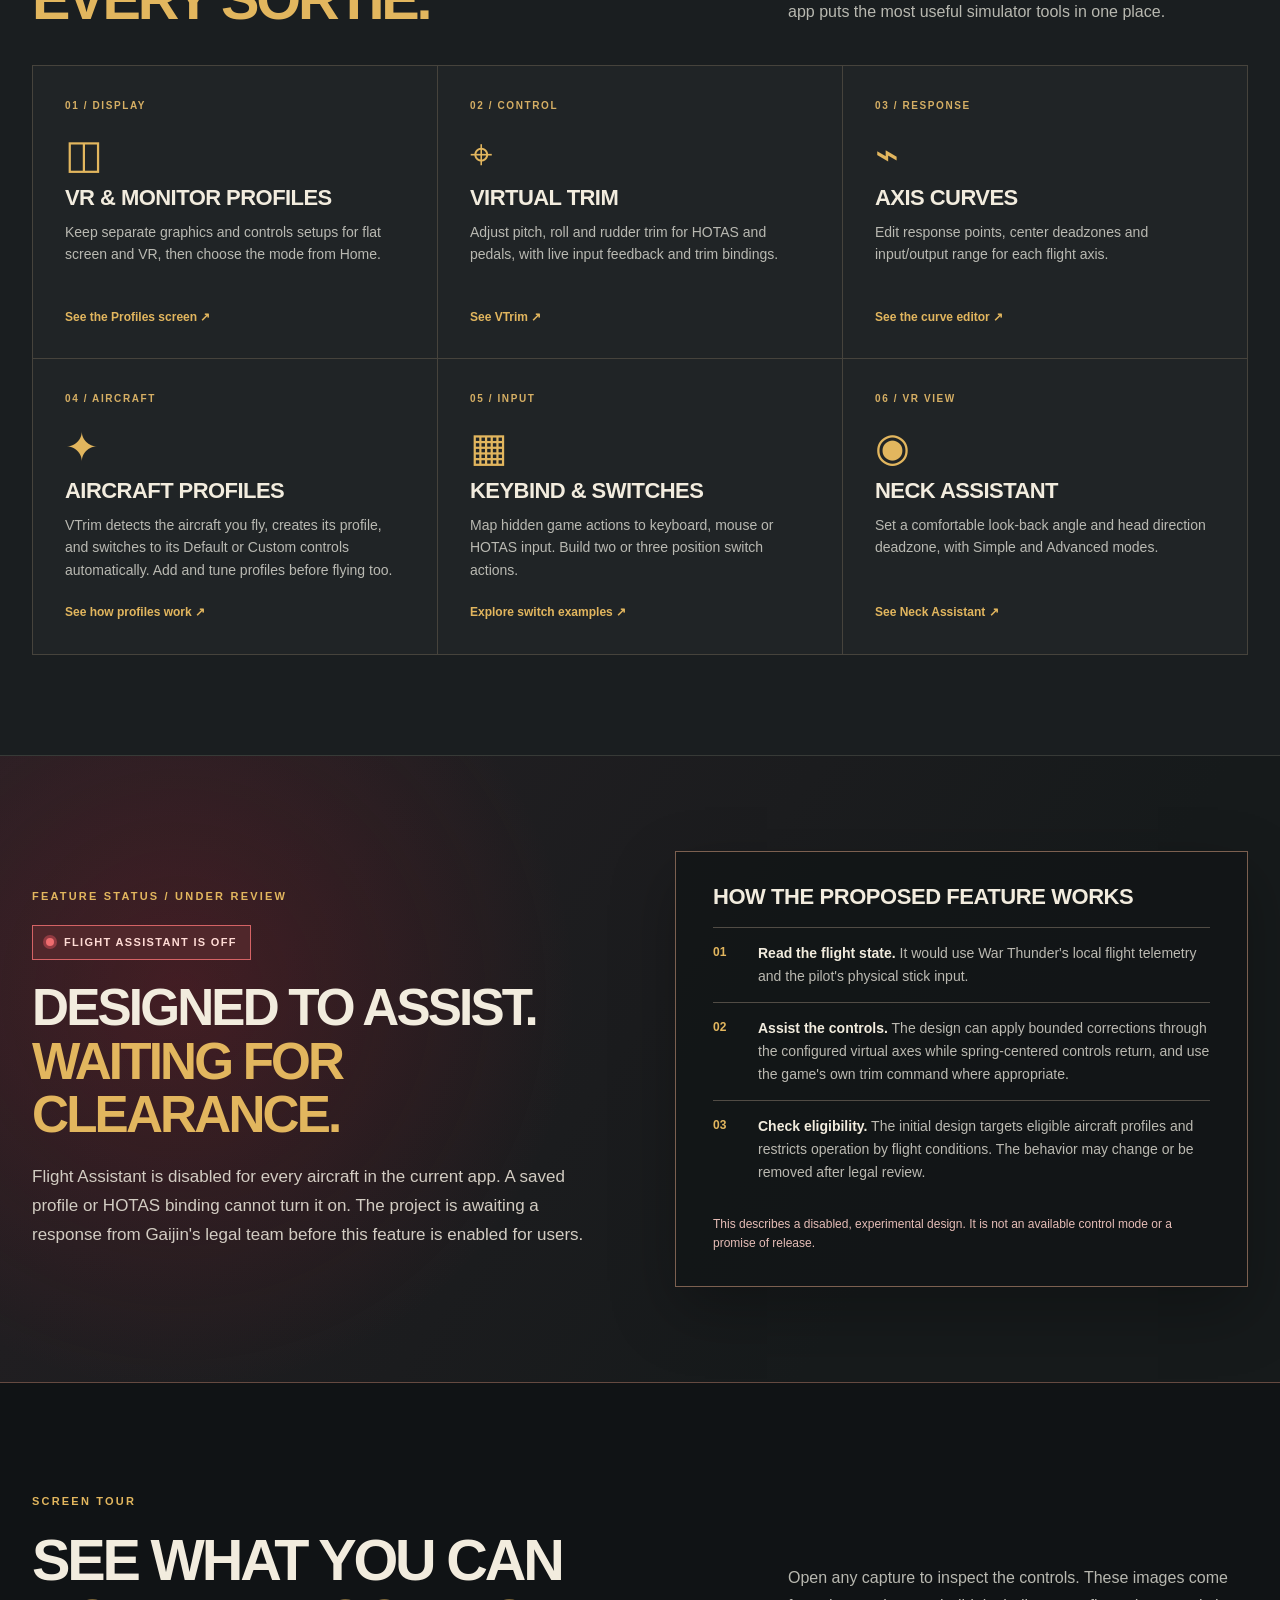
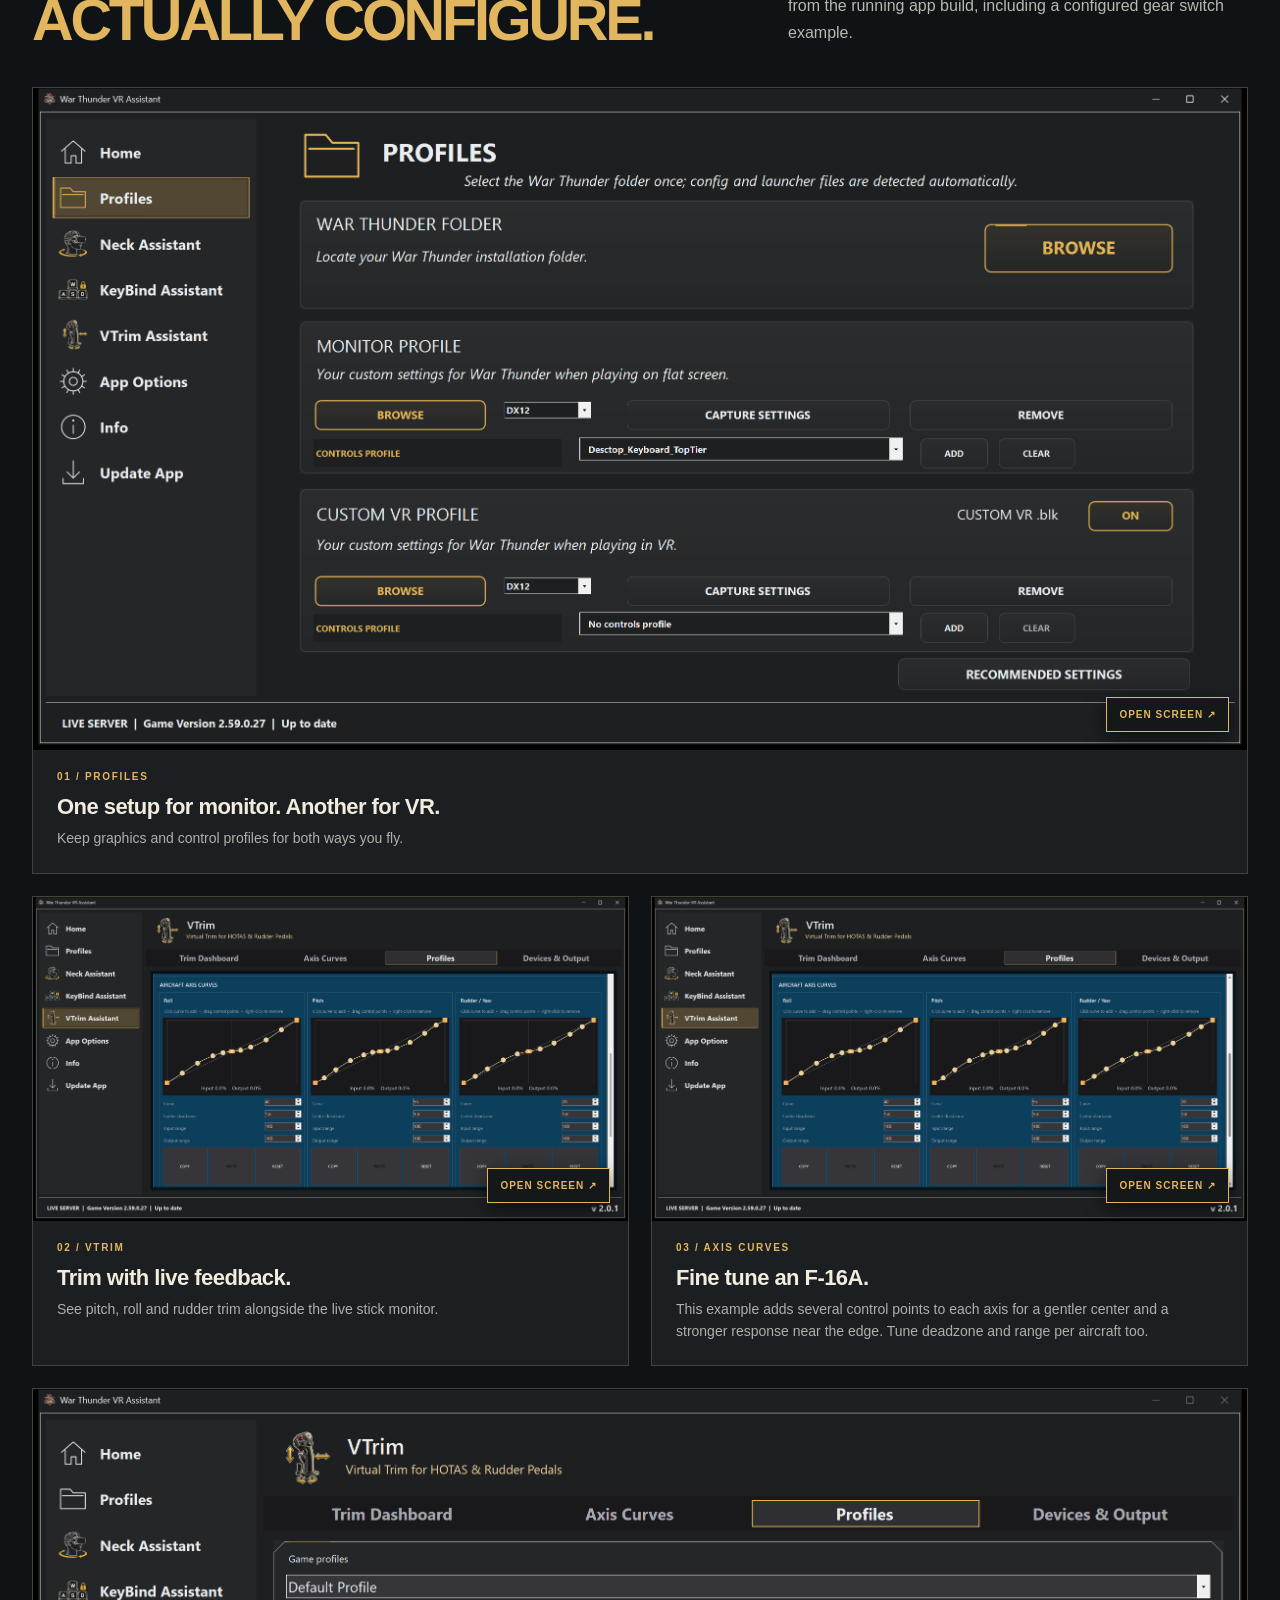
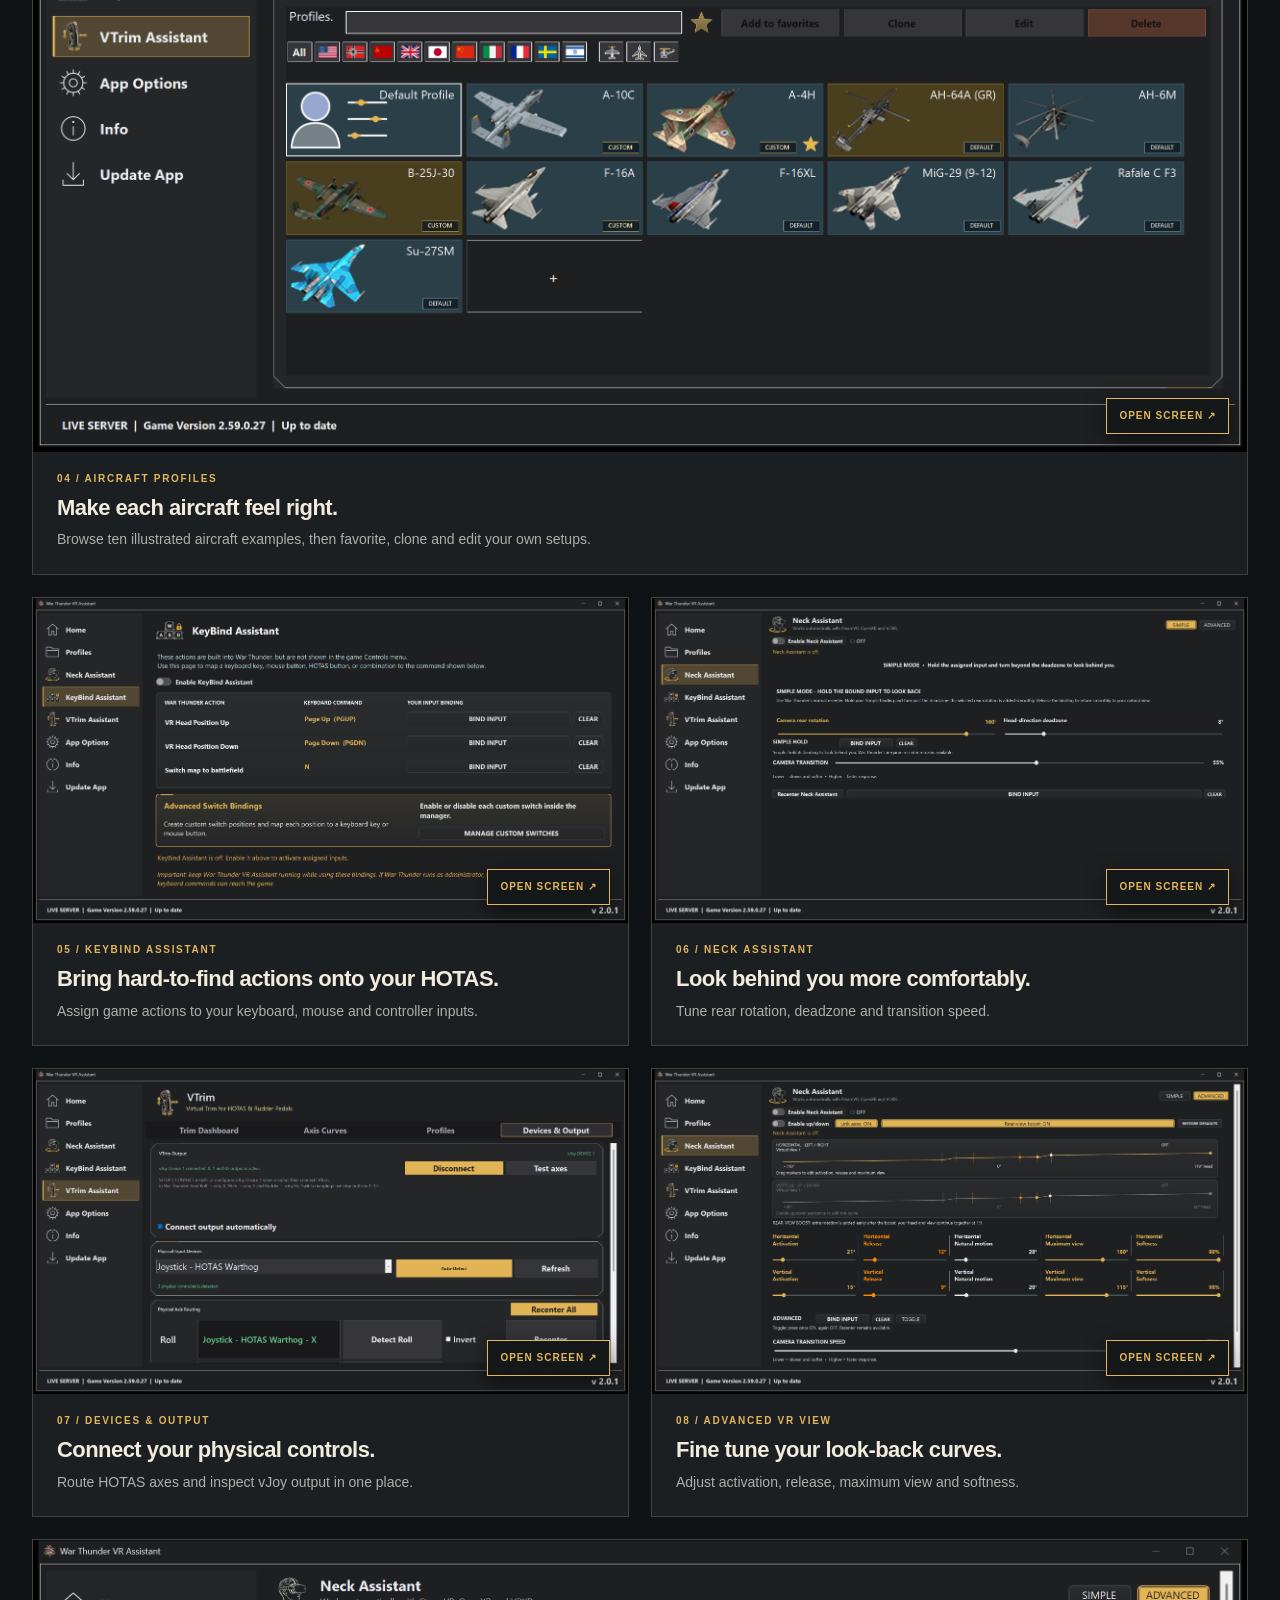
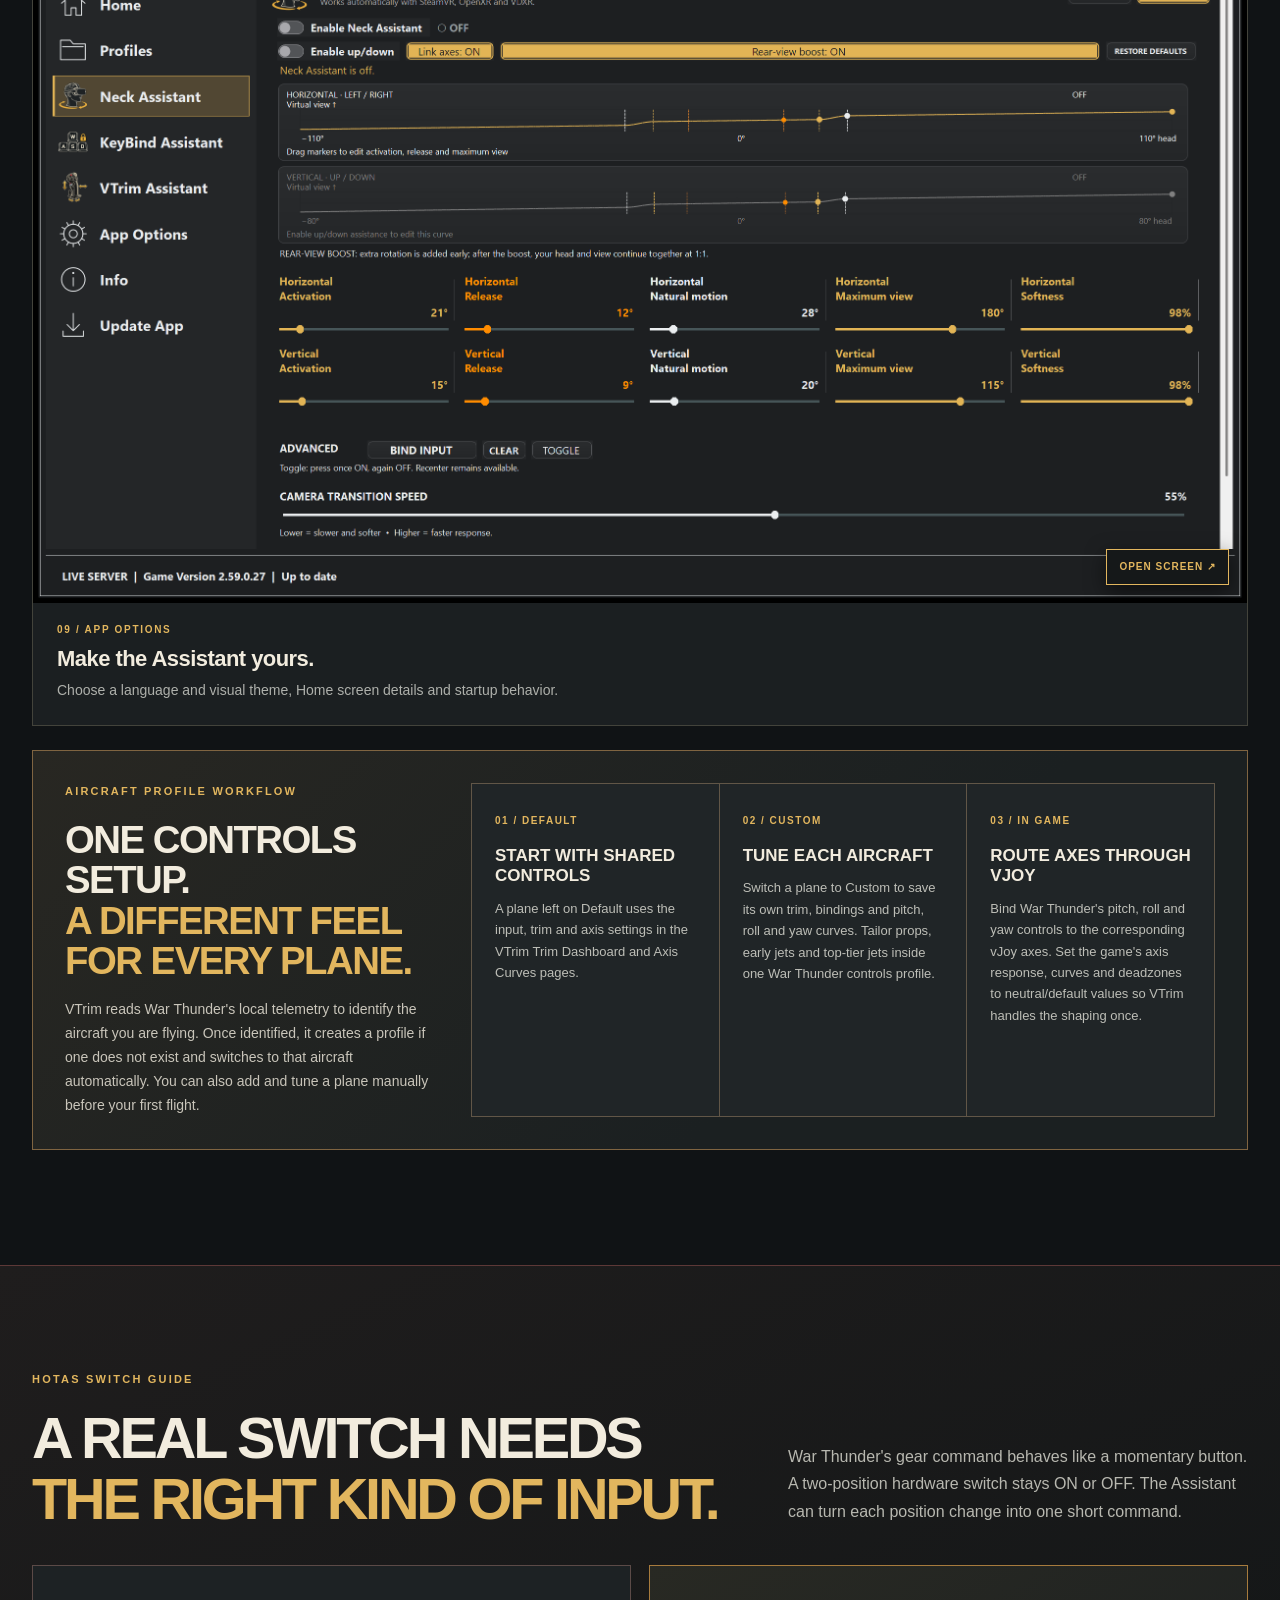
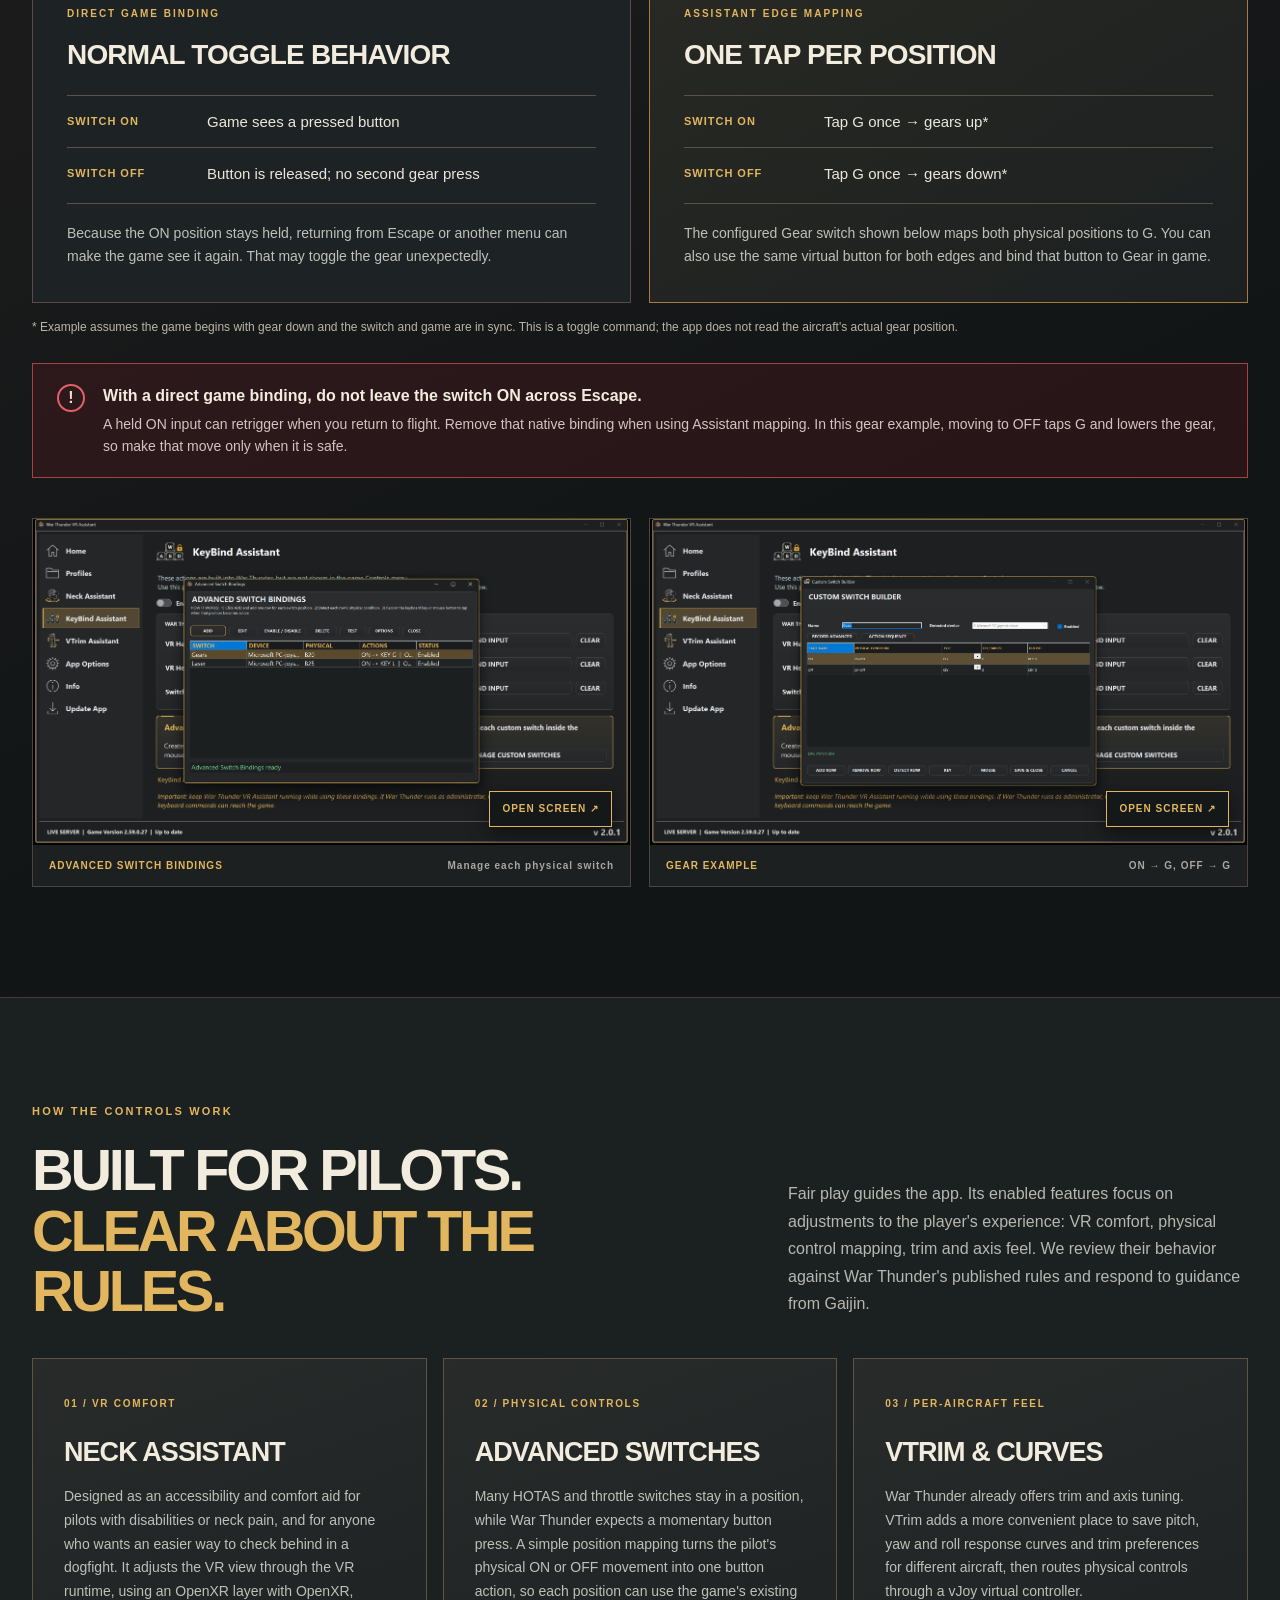
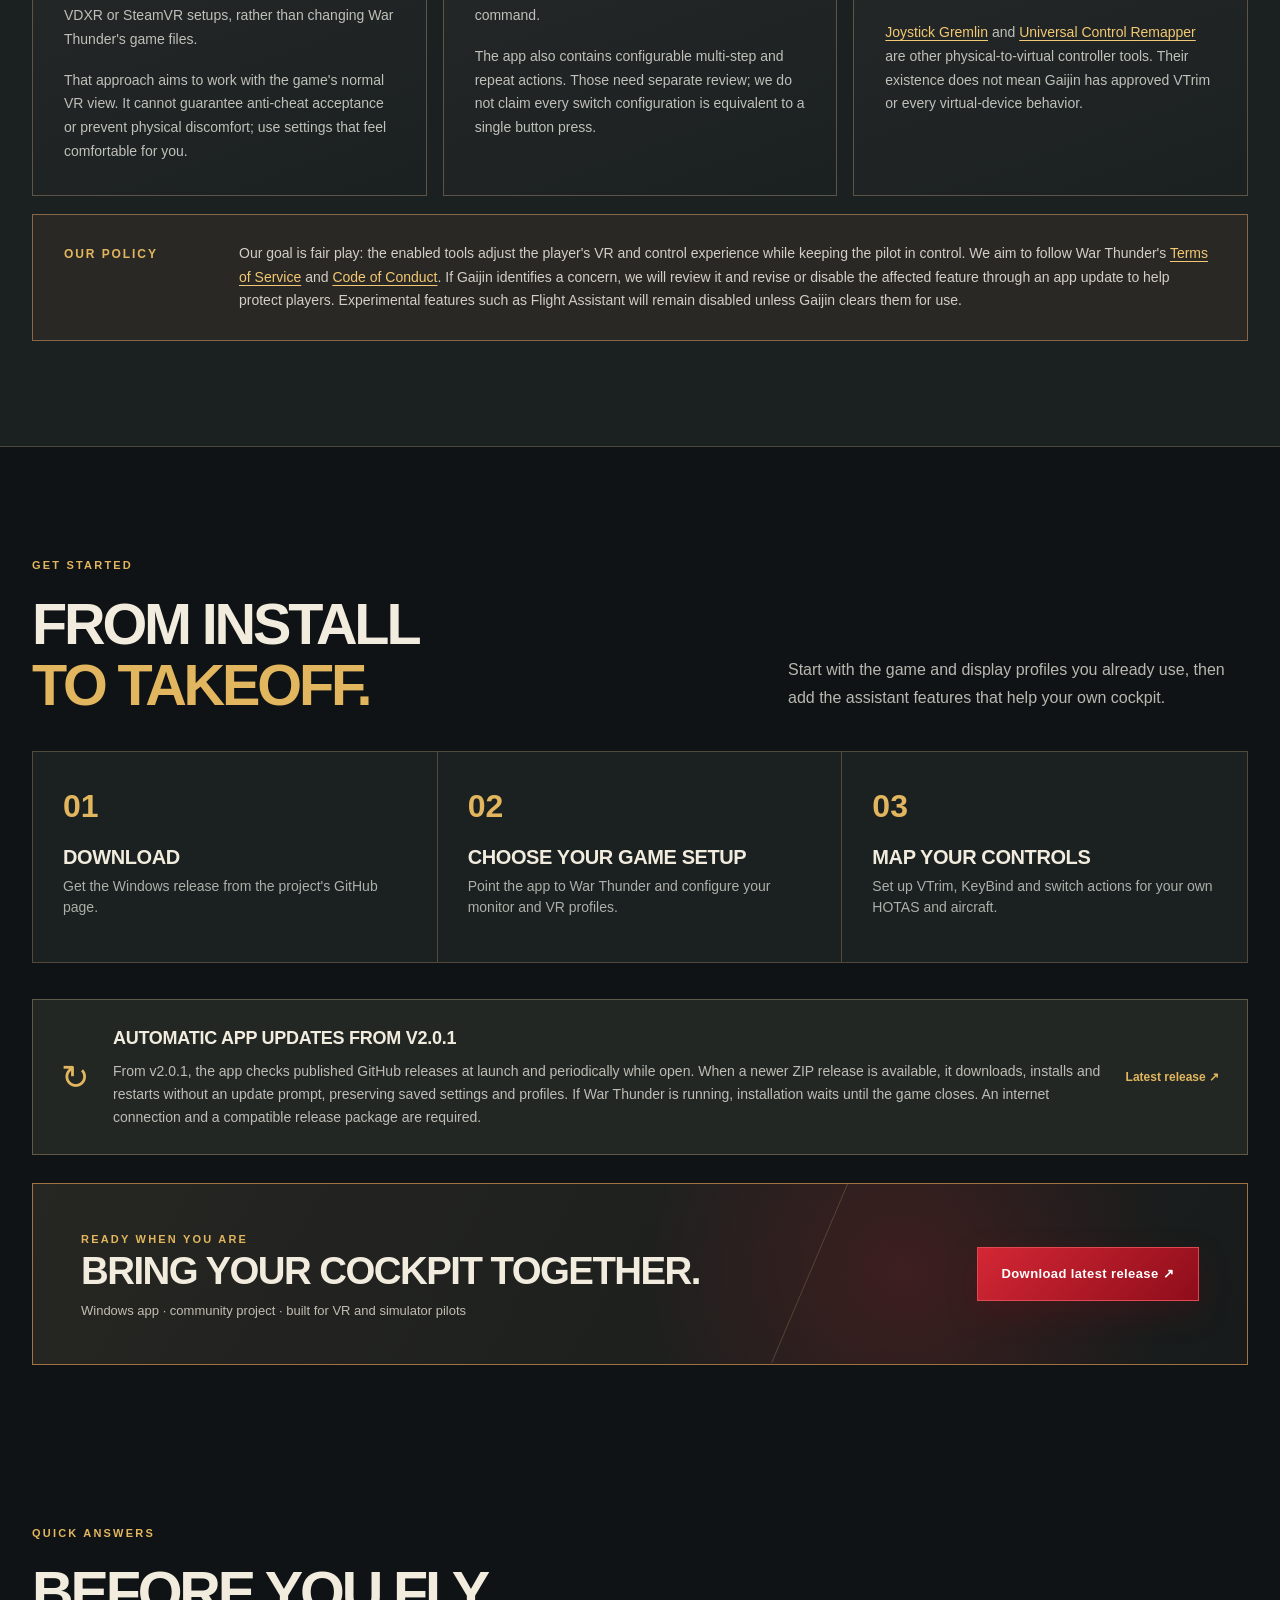
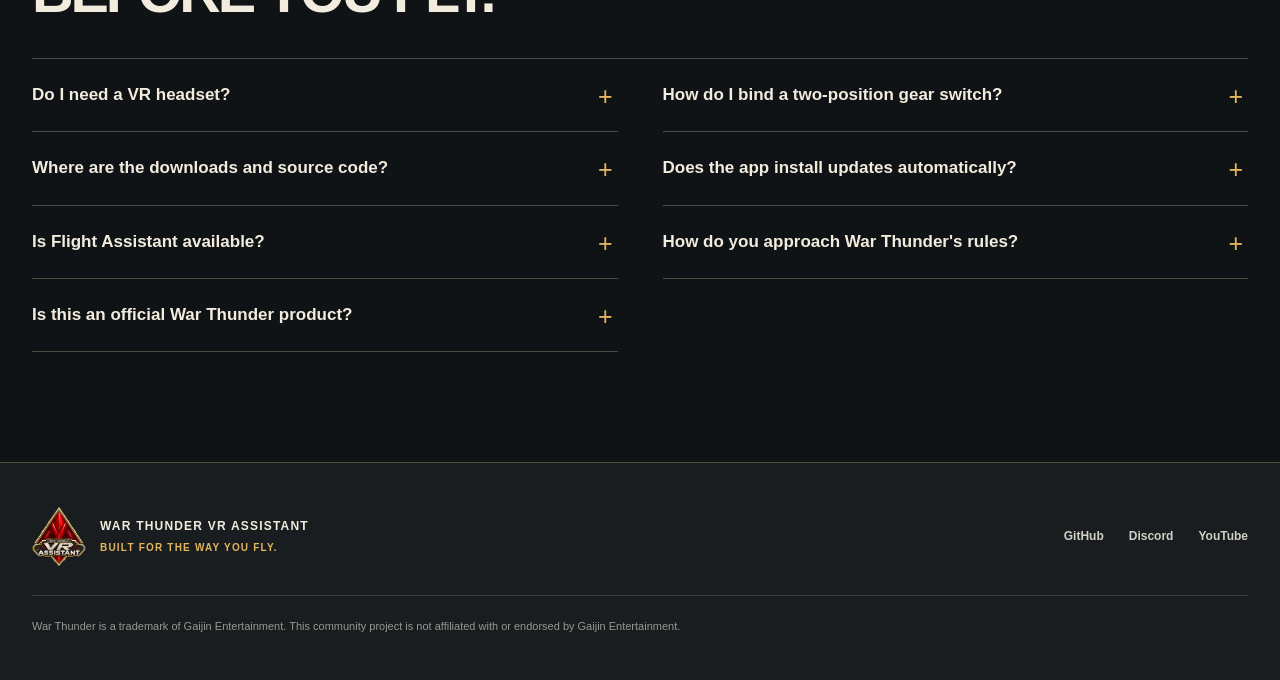
==== commit 181fe9e7: "Feature introduction video near top of website" ====
--- a/index.html
+++ b/index.html
@@ -20,7 +20,7 @@
     <a class="brand" href="#top" aria-label="War Thunder VR Assistant home"><img src="assets/website-logo.png" width="48" height="55" alt=""><span><strong>WT VR ASSISTANT</strong><small>CONTROL YOUR COCKPIT</small></span></a>
     <button class="nav-toggle" type="button" aria-label="Open menu" aria-expanded="false" aria-controls="site-nav"><span></span><span></span><span></span></button>
     <nav id="site-nav" class="nav" aria-label="Main navigation">
-      <a href="#features">Features</a><a href="#screenshots">App screens</a><a href="#switches">Switch guide</a><a href="#flight-assistant">Flight status</a><a href="#fair-play">Fair play</a>
+      <a href="#video">Watch video</a><a href="#features">Features</a><a href="#screenshots">App screens</a><a href="#switches">Switch guide</a><a href="#flight-assistant">Flight status</a><a href="#fair-play">Fair play</a>
       <a class="nav-cta" href="https://github.com/theartofvalio-cmyk/WTVRSettingsAssistant/releases/latest" target="_blank" rel="noopener noreferrer">Get the app <span aria-hidden="true">↗</span></a>
     </nav>
   </div></header>
@@ -30,11 +30,17 @@
         <p class="eyebrow"><span class="eyebrow-line"></span> FOR WAR THUNDER VR &amp; HOTAS PILOTS</p>
         <h1>Your cockpit.<br><span>Your controls.</span></h1>
         <p class="hero-lead">A Windows control center for switching between VR and monitor play, tuning flight controls, mapping real switches and keeping aircraft setups ready to fly.</p>
-        <div class="hero-actions"><a class="button button-red" href="https://github.com/theartofvalio-cmyk/WTVRSettingsAssistant/releases/latest" target="_blank" rel="noopener noreferrer">Download from GitHub <span aria-hidden="true">↗</span></a><a class="button button-outline" href="#screenshots">See the app <span aria-hidden="true">↓</span></a></div>
+        <div class="hero-actions"><a class="button button-red" href="https://github.com/theartofvalio-cmyk/WTVRSettingsAssistant/releases/latest" target="_blank" rel="noopener noreferrer">Download from GitHub <span aria-hidden="true">↗</span></a><a class="button button-outline" href="#video">Watch the video <span aria-hidden="true">↓</span></a></div>
         <div class="hero-facts"><span>WINDOWS APP</span><span>VR + MONITOR</span><span>HOTAS + PEDALS</span><a href="#flight-assistant">FLIGHT ASSISTANT: OFF ↗</a></div>
       </div>
       <div class="hero-art"><span class="hero-orbit orbit-one" aria-hidden="true"></span><span class="hero-orbit orbit-two" aria-hidden="true"></span><img src="assets/website-logo.png" alt="War Thunder VR Assistant emblem in crimson, ivory and gold" width="600" height="685"><div class="hero-art-label"><span>THE ASSISTANT</span><b>BUILT AROUND THE WAY YOU FLY</b></div></div>
     </div><div class="hero-rule wrap"><span>01 / THE APP</span><span>SCROLL TO EXPLORE ↓</span></div></section>
+
+    <section class="video-section wrap" id="video" aria-labelledby="video-title">
+      <div class="section-intro video-intro"><div><p class="kicker">WATCH THE VIDEO</p><h2 id="video-title">See the Assistant<br><em>in action.</em></h2></div><p>Get a closer look at War Thunder VR Assistant, then explore the real app screens and setup examples below.</p></div>
+      <div class="video-frame"><a class="video-poster" href="https://www.youtube.com/watch?v=ZRLjRJn_Pq0" aria-label="Play War Thunder VR Assistant video"><img src="https://i.ytimg.com/vi/ZRLjRJn_Pq0/maxresdefault.jpg" alt="War Thunder VR Assistant video thumbnail" loading="lazy"><span class="video-play" aria-hidden="true">▶</span><span class="video-poster-label">WATCH THE VIDEO</span></a><iframe data-src="https://www.youtube-nocookie.com/embed/ZRLjRJn_Pq0?autoplay=1&amp;rel=0" title="War Thunder VR Assistant video" allow="accelerometer; autoplay; clipboard-write; encrypted-media; gyroscope; picture-in-picture; web-share" referrerpolicy="strict-origin-when-cross-origin" allowfullscreen hidden></iframe></div>
+      <p class="video-caption"><span>VIDEO / WAR THUNDER VR ASSISTANT</span><a href="https://www.youtube.com/watch?v=ZRLjRJn_Pq0" target="_blank" rel="noopener noreferrer">Watch on YouTube ↗</a></p>
+    </section>
 
     <section class="app-preview wrap" aria-labelledby="preview-title">
       <div class="section-intro preview-intro"><div><p class="kicker">THE REAL INTERFACE</p><h2 id="preview-title">One launch point.<br><em>Everything in reach.</em></h2></div><p>Choose your game server and display mode, then open the assistants and profiles you need. The screens below are captured from the Windows app.</p></div>
--- a/styles.css
+++ b/styles.css
@@ -28,6 +28,7 @@
 .hero-art{position:relative;display:grid;place-items:center;min-height:590px}.hero-art>img{position:relative;z-index:2;width:min(96%,570px);filter:drop-shadow(0 24px 35px rgba(0,0,0,.55))}.hero-orbit{position:absolute;display:block;border:1px solid rgba(228,183,91,.18);border-radius:50%;width:640px;height:640px;left:50%;top:50%;transform:translate(-50%,-50%)}.orbit-two{width:500px;height:500px;border-color:rgba(228,183,91,.11)}
 .hero-art-label{position:absolute;z-index:3;right:0;bottom:40px;border-left:2px solid var(--gold);background:rgba(15,17,17,.88);padding:12px 20px;display:grid;gap:2px}.hero-art-label span{font-size:9px;letter-spacing:.2em;color:var(--gold);font-weight:900}.hero-art-label b{font-size:11px;letter-spacing:.08em}
 .hero-rule{display:flex;justify-content:space-between;border-top:1px solid #544a39;padding:15px 0 18px;color:#ae9b79;font-weight:800;font-size:10px;letter-spacing:.16em}
+.video-section{padding-top:90px;padding-bottom:10px;scroll-margin-top:85px}.video-intro{margin-bottom:30px}.video-frame{position:relative;aspect-ratio:16/9;overflow:hidden;border:1px solid #9a713f;background:#090b0c;padding:8px;box-shadow:0 22px 70px rgba(0,0,0,.37)}.video-frame iframe,.video-poster{display:block;width:100%;height:100%;border:0;background:#090b0c}.video-frame iframe[hidden],.video-poster[hidden]{display:none}.video-poster{position:relative;overflow:hidden}.video-poster:after{content:"";position:absolute;inset:0;background:linear-gradient(0deg,#080a0bbd,transparent 55%)}.video-poster img{display:block;width:100%;height:100%;object-fit:cover}.video-play{position:absolute;z-index:1;left:50%;top:50%;transform:translate(-50%,-50%);display:grid;place-items:center;width:92px;height:64px;border:1px solid #efc576;border-radius:10px;background:#b21625;color:white;font-size:30px;box-shadow:0 12px 35px #0009;transition:background .2s,transform .2s}.video-poster:hover .video-play{background:#db2639;transform:translate(-50%,-50%) scale(1.07)}.video-poster-label{position:absolute;z-index:1;left:26px;bottom:22px;color:#fff;font-size:12px;font-weight:900;letter-spacing:.14em}.video-caption{display:flex;justify-content:space-between;gap:20px;margin:14px 0 0;color:#ae9b79;font-size:10px;font-weight:900;letter-spacing:.14em}.video-caption a{color:var(--gold)}.video-caption a:hover{text-decoration:underline}
 .section-intro{display:grid;grid-template-columns:1fr minmax(270px,460px);align-items:end;gap:52px;margin-bottom:36px}.section-intro h2{font-size:clamp(40px,4.5vw,68px);letter-spacing:-.055em;text-transform:uppercase;margin:0}.section-intro h2 em{font-style:normal;color:var(--gold)}.section-intro>p{color:var(--muted);line-height:1.72;font-size:16px;margin:0 0 4px}
 .app-preview{padding-top:105px;padding-bottom:100px}.preview-frame{border:1px solid #9a713f;background:#0c0e0f;padding:9px;box-shadow:0 22px 70px rgba(0,0,0,.37);display:block;width:100%}.image-button{position:relative;cursor:zoom-in;overflow:hidden}.image-button img{display:block;width:100%;transition:transform .4s ease}.image-button:hover img{transform:scale(1.015)}.image-zoom{position:absolute;right:18px;bottom:18px;background:#151819;border:1px solid var(--gold);color:var(--gold);padding:9px 12px;font-size:10px;font-weight:900;letter-spacing:.1em;box-shadow:0 6px 20px #0008}
 .preview-caption{display:flex;justify-content:space-between;gap:15px;color:#b6a27d;letter-spacing:.17em;font-size:10px;font-weight:900;padding-top:16px}.preview-caption i{display:inline-block;width:7px;height:7px;border-radius:50%;background:var(--red);margin-right:9px}
